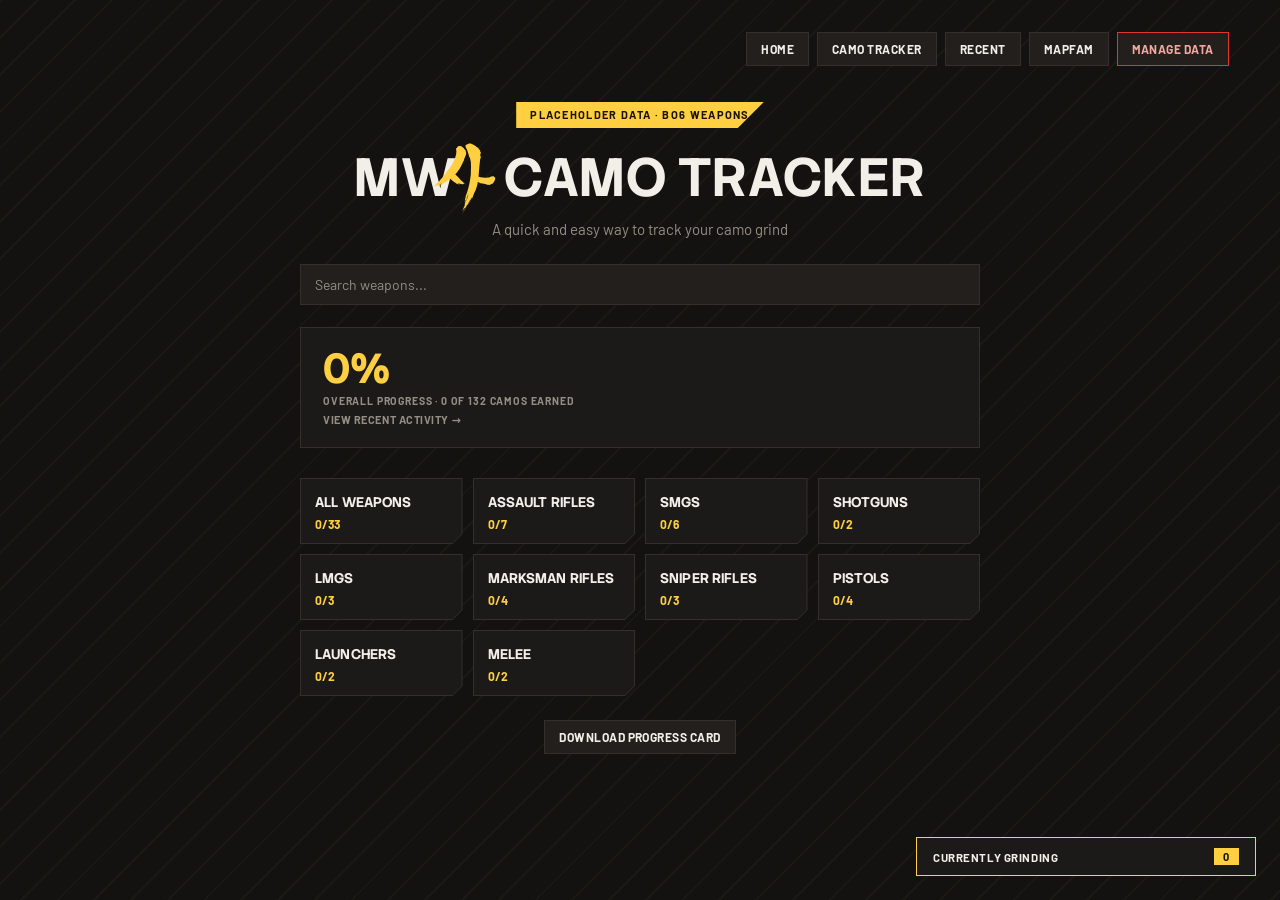
==== index.html @ 759824ea "Add files via upload" ====
<!DOCTYPE html>
<html lang="en">
<head>
<meta charset="UTF-8">
<meta name="viewport" content="width=device-width, initial-scale=1.0">
<title>MW4 Camo Tracker</title>
<meta property="og:type" content="website">
<meta property="og:title" content="MW4 Camo Tracker">
<meta property="og:description" content="A quick and easy way to track your camo grind.">
<meta name="twitter:card" content="summary">
<meta name="twitter:title" content="MW4 Camo Tracker">
<meta name="twitter:description" content="A quick and easy way to track your camo grind.">
<link rel="icon" type="image/svg+xml" href="favicon.svg">
<link rel="apple-touch-icon" href="apple-touch-icon.png">
<meta name="theme-color" content="#131211">
<link rel="preconnect" href="https://fonts.googleapis.com">
<link rel="preconnect" href="https://fonts.gstatic.com" crossorigin>
<link href="https://fonts.googleapis.com/css2?family=Barlow:wght@400;500;600;700&display=swap" rel="stylesheet">
<link rel="preload" href="fonts/StackSansHeadline-Bold.ttf" as="font" type="font/ttf" crossorigin>
<link rel="preload" href="site.css" as="style">
<link rel="preload" href="data.js" as="script">
<link rel="preload" href="site.js" as="script">
<link rel="stylesheet" href="site.css">
<style>
  body{
    min-height:100vh;
    display:flex;
    flex-direction:column;
    align-items:center;
    padding:32px clamp(16px, 4vw, 56px) 130px;
  }
  .topbar{width:100%;}
  .hero{
    max-width:680px;
    width:100%;
    text-align:center;
    margin:auto 0;
  }
  .hero h1{font-size:clamp(32px, 8vw, 54px);margin:14px 0 6px;}
  .mw4-glyph{
    height:1.32em;
    width:auto;
    vertical-align:-0.34em;
    margin-left:-0.44em;
    margin-right:-0.06em;
    position:relative;
    z-index:1;
  }
  .hero .sub{font-size:clamp(13px, 3vw, 15px);margin:0 0 26px;}
  .home-progress{margin-bottom:26px;text-align:left;}
  .home-search-wrap{position:relative;margin-bottom:22px;}
  .home-search-results{
    display:none;
    position:absolute;
    top:100%;left:0;right:0;
    margin-top:4px;
    background:var(--panel-2);
    border:1px solid var(--line);
    z-index:10;
    text-align:left;
    max-height:280px;
    overflow-y:auto;
    scrollbar-width:thin;
    scrollbar-color:var(--line) var(--panel-2);
  }
  .home-search-results.open{display:block;}
  .home-search-row{
    display:flex;
    justify-content:space-between;
    align-items:center;
    gap:10px;
    padding:11px 14px;
    cursor:pointer;
    border-bottom:1px solid var(--line);
  }
  .home-search-row:last-child{border-bottom:none;}
  .home-search-row:hover{background:var(--panel);border-color:var(--gold);}
  .home-search-name{font-weight:700;color:var(--paper);font-size:14px;}
  .home-search-class{font-size:11px;color:var(--dim);text-transform:uppercase;letter-spacing:.04em;}
  .home-search-empty{padding:14px;font-size:12px;color:var(--dim);text-align:center;}
</style>
</head>
<body>
<div class="topbar">
  <div class="topbar-right">
    <a class="trader-btn" href="index.html">Home</a>
    <a class="trader-btn" href="camos.html">Camo Tracker</a>
    <a class="trader-btn" href="recent.html">Recent</a>
    <a class="trader-btn" href="mapfam.html">Mapfam</a>
    <a class="trader-btn trader-btn-danger" href="import.html">Manage Data</a>
  </div>
</div>
<div class="hero">
  <span class="eyebrow">Placeholder Data &middot; BO6 Weapons</span>
  <h1>MW<img class="mw4-glyph" src="mw4-vector.svg" alt="4"> Camo Tracker</h1>
  <div class="sub">A quick and easy way to track your camo grind</div>

  <div class="home-search-wrap">
    <input type="text" class="weapon-search" id="homeWeaponSearch" placeholder="Search weapons..." autocomplete="off">
    <div class="home-search-results" id="homeSearchResults"></div>
  </div>

  <div class="home-progress">
    <a class="progress-block progress-block-link" href="recent.html" style="flex-direction:column;align-items:stretch;gap:6px;">
      <div class="big-pct" id="homeBigPct" style="text-align:left;">0%<span id="homeBigLabel">All Weapons &middot; Mastered</span></div>
      <div class="progress-block-hint">View recent activity &rarr;</div>
    </a>
  </div>

  <div class="class-grid" id="classGrid"></div>

  <div class="page-toolbar" style="justify-content:center;margin-top:24px;margin-bottom:0;">
    <button class="trader-btn" id="downloadProgressCard" type="button">Download Progress Card</button>
  </div>
</div>

<div class="grind-list" id="grindList">
  <div class="grind-list-bar">
    <div class="grind-list-toggle" id="grindListToggle" role="button" tabindex="0">
      <span>Currently Grinding</span>
      <span class="grind-list-actions">
        <button class="grind-list-fullscreen" id="grindListFullscreen" type="button">Full Screen</button>
        <span class="grind-list-count" id="grindListCount">0</span>
      </span>
    </div>
  </div>
  <div class="grind-list-panel" id="grindListPanel"></div>
</div>

<script src="data.js"></script>
<script src="site.js"></script>
<script src="progress-card.js"></script>
<script>
renderClassSummary('classGrid');
initHomeWeaponSearch('homeWeaponSearch', 'homeSearchResults');
initProgressCardButton('downloadProgressCard');

(function(){
  const progress = loadCamoProgress();
  // Counts every camo tier earned across every weapon (not just fully
  // mastered weapons) so a single Gold pickup moves this bar.
  const totalPossible = WEAPONS.length * CAMO_TIERS.length;
  let earned = 0;
  const tierDone = CAMO_TIERS.map(() => 0);
  WEAPONS.forEach(w => {
    const p = progress[w.name] || {};
    CAMO_TIERS.forEach((t, i) => { if(p[t.key]){ earned++; tierDone[i]++; } });
  });
  const pct = totalPossible ? Math.round((earned / totalPossible) * 100) : 0;

  // Same "highest tier anyone has started" color cycling as the Camo
  // Tracker page, just scoped across every weapon class instead of one.
  let activeColor = CAMO_TIERS[0].color;
  for(let i = CAMO_TIERS.length - 1; i >= 0; i--){
    if(tierDone[i] > 0){ activeColor = CAMO_TIERS[i].color; break; }
  }

  const homeBigPct = document.getElementById('homeBigPct');
  const homeProgressLink = document.querySelector('.progress-block-link');
  const isMaxed = pct === 100;
  homeBigPct.innerHTML = pct + '%<span>Overall Progress &middot; ' + earned + ' of ' + totalPossible + ' camos earned</span>';
  homeBigPct.style.color = isMaxed ? '' : activeColor; // let the .maxed CSS rule take over at 100%
  if(homeProgressLink) homeProgressLink.classList.toggle('maxed', isMaxed);
})();
</script>
</body>
</html>
---- site.css ----
@font-face{
  font-family:'Stack Sans Headline';
  src:url('fonts/StackSansHeadline-Bold.ttf') format('truetype');
  font-weight:700;
  font-style:normal;
  font-display:swap;
}

:root{
  --bg:#131211;
  --panel:#1c1a18;
  --panel-2:#221f1c;
  --line:#332f2a;
  --hazard:#fecf41;
  --gold:#fecf41;
  --paper:#f2efe9;
  --dim:#948e84;
  --danger:#e0362b;
}
*{box-sizing:border-box;}
html{
  scrollbar-width:thin;
  scrollbar-color:var(--line) var(--bg);
}
html::-webkit-scrollbar{
  width:10px;
}
html::-webkit-scrollbar-track{
  background:var(--bg);
}
html::-webkit-scrollbar-thumb{
  background:var(--line);
}
html::-webkit-scrollbar-thumb:hover{
  background:var(--gold);
}
body{
  margin:0;
  background:
    repeating-linear-gradient(135deg, rgba(254,207,65,0.035) 0px, rgba(254,207,65,0.035) 2px, transparent 2px, transparent 26px),
    var(--bg);
  color:var(--paper);
  font-family:'Barlow', 'DejaVu Sans', 'Liberation Sans', sans-serif;
  padding:32px clamp(16px, 4vw, 56px) 120px;
}
.wrap{width:100%;}

h1{
  font-family:'Stack Sans Headline', 'DejaVu Sans Condensed', sans-serif;
  font-weight:700;
  text-transform:uppercase;
  letter-spacing:.01em;
  font-size:clamp(30px, 6vw, 44px);
  margin:10px 0 4px;
  color:var(--paper);
}

.eyebrow{
  display:inline-flex;
  align-items:center;
  gap:8px;
  background:var(--gold);
  color:#1a1200;
  font-weight:700;
  font-size:11px;
  letter-spacing:.12em;
  text-transform:uppercase;
  padding:6px 14px 7px;
  clip-path:polygon(0 0, 100% 0, calc(100% - 26px) 100%, 0% 100%);
}

.sub{color:var(--dim);font-size:13.5px;margin:0 0 22px;}

/* ---- Top nav ---- */
.topbar{
  display:flex;
  justify-content:flex-end;
  align-items:flex-start;
  flex-wrap:wrap;
  gap:10px;
  margin-bottom:20px;
}
.topbar-right{
  position:relative;
  display:flex;
  flex-wrap:wrap;
  justify-content:flex-end;
  gap:8px;
  align-items:flex-start;
}
.trader-btn{
  background:var(--panel-2);
  border:1px solid var(--line);
  color:var(--paper);
  font-family:'Barlow', sans-serif;
  font-weight:700;
  text-transform:uppercase;
  letter-spacing:.04em;
  font-size:12px;
  padding:9px 14px;
  cursor:pointer;
  white-space:nowrap;
}
.trader-btn:hover{border-color:var(--hazard);color:var(--hazard);}
.trader-btn-danger{border-color:var(--danger);color:#f2a89e;}
.trader-btn-danger:hover{background:var(--danger);border-color:var(--danger);color:#fff;}
a.trader-btn{display:inline-block;text-decoration:none;}

/* ---- Section header ---- */
header{
  background:var(--panel);
  border:1px solid var(--line);
  border-left:4px solid var(--hazard);
  padding:22px 24px 20px;
  margin-bottom:8px;
}

section{margin-top:26px;}

.placeholder-banner{
  background:var(--panel);
  border:1px solid var(--line);
  border-left:4px solid var(--gold);
  color:var(--paper);
  font-size:12px;
  line-height:1.6;
  padding:12px 16px;
  margin-bottom:22px;
}
.placeholder-banner b{color:var(--gold);}
.placeholder-banner code{color:var(--hazard);}

footer{
  margin-top:32px;
  font-size:11px;
  color:var(--dim);
  text-align:center;
  border-top:1px solid var(--line);
  padding-top:14px;
}

/* ---- Class filter pills (Camo Tracker page) ---- */
.class-filter-row{
  display:flex;
  flex-wrap:wrap;
  gap:8px;
  margin-bottom:22px;
}
.class-filter-btn{
  background:var(--panel-2);
  border:1px solid var(--tier-border, var(--line));
  color:var(--dim);
  font-family:'Barlow', sans-serif;
  font-weight:700;
  text-transform:uppercase;
  letter-spacing:.04em;
  font-size:12px;
  padding:8px 16px;
  cursor:pointer;
}
.class-filter-btn:hover{border-color:var(--hazard);}
.class-filter-btn.active{background:var(--hazard);border-color:var(--hazard);color:#1a0900;}

/* ---- Progress block ---- */
.progress-block{
  background:var(--panel);
  border:1px solid var(--tier-border, var(--line));
  padding:20px 22px;
  margin-bottom:30px;
  display:flex;
  align-items:center;
  gap:28px;
  flex-wrap:wrap;
}
.progress-block-link{
  text-decoration:none;
  cursor:pointer;
  transition:border-color .15s;
}
.progress-block-link:hover{border-color:var(--hazard);}
.progress-block-hint{
  font-size:11px;
  font-weight:700;
  text-transform:uppercase;
  letter-spacing:.05em;
  color:var(--dim);
}
.progress-block-link:hover .progress-block-hint{color:var(--hazard);}
.progress-block-link.maxed{background:var(--gold);border-color:var(--gold);}
.progress-block-link.maxed:hover{background:var(--gold);border-color:var(--gold);}
.progress-block-link.maxed .big-pct{color:var(--bg) !important;}
.progress-block-link.maxed .big-pct span{color:var(--bg);opacity:.7;}
.progress-block-link.maxed .progress-block-hint,
.progress-block-link.maxed:hover .progress-block-hint{color:var(--bg);}
.big-pct{
  font-family:'Stack Sans Headline', 'DejaVu Sans Condensed', sans-serif;
  font-weight:700;
  font-size:42px;
  color:var(--gold);
  line-height:1;
  flex-shrink:0;
}
.big-pct span{
  display:block;
  font-family:'Barlow', sans-serif;
  font-size:10.5px;
  color:var(--dim);
  font-weight:700;
  letter-spacing:.08em;
  text-transform:uppercase;
  margin-top:6px;
}
.bars{flex:1;min-width:220px;}
.bar-row{display:flex;align-items:center;gap:10px;margin-bottom:8px;}
.bar-row:last-child{margin-bottom:0;}
.bar-label{
  width:76px;
  font-size:10.5px;
  font-weight:700;
  text-transform:uppercase;
  letter-spacing:.05em;
  color:var(--dim);
  flex-shrink:0;
}
.bar-track{flex:1;height:9px;background:var(--panel-2);border:1px solid var(--line);position:relative;min-width:60px;}
.bar-fill{height:100%;}
.bar-count{width:42px;text-align:right;font-size:10.5px;color:var(--dim);flex-shrink:0;}

/* ---- Weapon grid / swatch cards ---- */
.weapon-search{
  display:block;
  width:100%;
  background:var(--panel-2);
  border:1px solid var(--line);
  color:var(--paper);
  font-family:'Barlow', sans-serif;
  font-size:14px;
  padding:11px 14px;
  margin-bottom:18px;
}
.weapon-search:focus{border-color:var(--gold);outline:none;}
.weapon-search::placeholder{color:var(--dim);}
.weapon-grid{
  display:grid;
  grid-template-columns:repeat(auto-fill, minmax(240px, 1fr));
  gap:14px;
}
.weapon-card{
  position:relative;
  background:var(--card-border, var(--line));
  padding:1px;
  cursor:pointer;
  clip-path:polygon(0 0, 100% 0, 100% calc(100% - 14px), calc(100% - 14px) 100%, 0 100%);
}
.weapon-card:hover{background:var(--hazard);}
.weapon-card .card-inner{
  display:block;
  height:100%;
  background:var(--panel);
  padding:18px 18px 16px;
  clip-path:polygon(0 0, 100% 0, 100% calc(100% - 13px), calc(100% - 13px) 100%, 0 100%);
}
.weapon-card.pinned:before{
  content:"PINNED";
  position:absolute;
  top:1px; left:1px;
  background:var(--hazard);
  color:#1a0900;
  font-size:9px;
  font-weight:700;
  letter-spacing:.08em;
  padding:3px 8px;
  z-index:1;
}
.weapon-name{
  font-family:'Stack Sans Headline', 'DejaVu Sans Condensed', sans-serif;
  font-weight:700;
  text-transform:uppercase;
  font-size:18px;
  letter-spacing:.01em;
  margin:14px 0 2px;
}
.weapon-class{font-size:10.5px;color:var(--dim);text-transform:uppercase;letter-spacing:.06em;margin-bottom:14px;}

.swatch-row{display:flex;gap:7px;}
.tier-swatch{
  flex:1;
  text-align:center;
  display:flex;
  flex-direction:column;
  align-items:center;
}
.tier-swatch .sr-only{
  position:absolute;
  width:1px;height:1px;
  padding:0;margin:-1px;
  overflow:hidden;
  clip:rect(0,0,0,0);
  white-space:nowrap;
  border:0;
}
.swatch-chip{
  width:100%;
  height:28px;
  border:1px solid var(--line);
  margin-bottom:5px;
}
.swatch-chip.locked{
  background:repeating-linear-gradient(45deg, var(--panel-2), var(--panel-2) 4px, #17150f 4px, #17150f 8px);
}
.tier-swatch:focus-within .swatch-chip{outline:2px solid var(--hazard);outline-offset:1px;}
.swatch-label{font-size:8.5px;font-weight:700;text-transform:uppercase;color:var(--dim);letter-spacing:.05em;}
.tier-swatch.tier-done .swatch-label{color:var(--paper);}

.empty-note{
  font-size:12px;
  color:var(--dim);
  border:1px dashed var(--line);
  padding:16px;
  text-align:center;
}

/* ---- Recent activity list ---- */
.recent-list{display:flex;flex-direction:column;gap:2px;}
.recent-row{
  display:flex;
  align-items:center;
  gap:12px;
  background:var(--panel);
  border:1px solid var(--line);
  padding:12px 16px;
  cursor:pointer;
}
.recent-row:hover{border-color:var(--hazard);}
.recent-remove{
  flex-shrink:0;
  background:none;
  border:1px solid var(--danger);
  color:#f2a89e;
  width:22px;
  height:22px;
  line-height:20px;
  text-align:center;
  padding:0;
  font-size:14px;
  cursor:pointer;
}
.recent-remove:hover{background:var(--danger);color:#fff;}

/* ---- Undo toast ---- */
.undo-toast{
  position:fixed;
  left:50%;
  bottom:24px;
  transform:translateX(-50%) translateY(20px);
  z-index:80;
  display:flex;
  align-items:center;
  gap:16px;
  background:var(--panel);
  border:1px solid var(--gold);
  padding:12px 14px 12px 18px;
  font-family:'Barlow', sans-serif;
  font-size:13px;
  color:var(--paper);
  opacity:0;
  transition:opacity .2s, transform .2s;
  max-width:calc(100vw - 32px);
}
.undo-toast.open{opacity:1;transform:translateX(-50%) translateY(0);}
.undo-toast-msg{white-space:nowrap;overflow:hidden;text-overflow:ellipsis;}
.undo-toast-btn{
  flex-shrink:0;
  background:none;
  border:1px solid var(--gold);
  color:var(--gold);
  font-family:'Barlow', sans-serif;
  font-weight:700;
  text-transform:uppercase;
  letter-spacing:.05em;
  font-size:11px;
  padding:6px 12px;
  cursor:pointer;
}
.undo-toast-btn:hover{background:var(--gold);color:var(--bg);}
.recent-dot{
  width:12px;
  height:12px;
  flex-shrink:0;
  border:1px solid var(--line);
}
.recent-main{
  flex:1;
  min-width:0;
  display:flex;
  flex-direction:column;
}
.recent-weapon{
  font-family:'Stack Sans Headline', 'DejaVu Sans Condensed', sans-serif;
  font-weight:700;
  text-transform:uppercase;
  font-size:15px;
  color:var(--paper);
}
.recent-class{font-size:10px;color:var(--dim);text-transform:uppercase;letter-spacing:.06em;}
.recent-tier{
  font-size:12px;
  font-weight:700;
  text-transform:uppercase;
  letter-spacing:.03em;
  color:var(--paper);
  flex-shrink:0;
}
.recent-time{
  font-size:10.5px;
  color:var(--dim);
  flex-shrink:0;
  width:76px;
  text-align:right;
}
@media (max-width: 560px){
  .recent-row{flex-wrap:wrap;padding:10px 14px;}
  .recent-time{width:auto;margin-left:auto;}
}

/* ---- Mapfam gallery ---- */
.page-toolbar{
  display:flex;
  gap:10px;
  margin-bottom:22px;
  flex-wrap:wrap;
}
.mapfam-grid{
  display:grid;
  grid-template-columns:repeat(4, 1fr);
  gap:12px;
}
.mapfam-box{
  position:relative;
  background:var(--line);
  padding:1px;
  aspect-ratio:1/1;
  clip-path:polygon(0 0, 100% 0, 100% calc(100% - 14px), calc(100% - 14px) 100%, 0 100%);
}
.mapfam-box:hover{background:var(--gold);}
.mapfam-box .card-inner{
  display:flex;
  align-items:center;
  justify-content:center;
  height:100%;
  background:var(--panel-2);
  cursor:pointer;
  clip-path:polygon(0 0, 100% 0, 100% calc(100% - 13px), calc(100% - 13px) 100%, 0 100%);
  overflow:hidden;
  position:relative;
}
.mapfam-box .card-inner img{
  width:100%;
  height:100%;
  object-fit:cover;
  display:block;
}
.mapfam-box-remove{
  position:absolute;
  top:6px; right:6px;
  width:22px; height:22px;
  line-height:20px;
  text-align:center;
  padding:0;
  background:rgba(19,18,17,.85);
  border:1px solid var(--line);
  color:var(--paper);
  font-size:14px;
  cursor:pointer;
  z-index:1;
}
.mapfam-box-remove:hover{background:var(--danger);border-color:var(--danger);color:#fff;}

@media (max-width: 640px){
  .mapfam-grid{grid-template-columns:repeat(2, 1fr);}
}

.mapfam-zoom-overlay{
  display:none;
  position:fixed;
  top:0;left:0;right:0;bottom:0;
  background:rgba(19,18,17,.9);
  align-items:center;
  justify-content:center;
  z-index:70;
  cursor:zoom-out;
  padding:24px;
}
.mapfam-zoom-overlay.open{display:flex;}
.mapfam-zoom-overlay img{
  width:min(90vw, 640px);
  aspect-ratio:1/1;
  object-fit:contain;
  border:1px solid var(--line);
  background:var(--panel);
}
.task-filter-empty{
  font-size:12px;
  color:var(--dim);
  border:1px dashed var(--line);
  padding:16px;
  text-align:center;
  display:none;
}

/* ---- Homepage ---- */
.class-grid{
  display:grid;
  grid-template-columns:repeat(auto-fit, minmax(140px, 1fr));
  gap:10px;
}
.class-tile{
  display:block;
  background:var(--tile-border, var(--line));
  padding:1px;
  text-decoration:none;
  text-align:left;
  clip-path:polygon(0 0, 100% 0, 100% calc(100% - 10px), calc(100% - 10px) 100%, 0 100%);
}
.class-tile:hover{background:var(--hazard);}
.class-tile .card-inner{
  display:block;
  background:var(--panel);
  padding:14px 14px 12px;
  clip-path:polygon(0 0, 100% 0, 100% calc(100% - 9px), calc(100% - 9px) 100%, 0 100%);
}
.class-tile-name{
  display:block;
  font-family:'Stack Sans Headline', 'DejaVu Sans Condensed', sans-serif;
  font-weight:700;
  text-transform:uppercase;
  letter-spacing:.01em;
  font-size:14px;
  color:var(--paper);
  margin-bottom:6px;
}
.class-tile-count{
  display:block;
  font-size:12px;
  font-weight:700;
  color:var(--tile-border, var(--gold));
}
.class-tile.maxed{background:var(--gold);}
.class-tile.maxed:hover{background:var(--gold);}
.class-tile.maxed .card-inner{background:var(--gold);}
.class-tile.maxed .class-tile-name,
.class-tile.maxed .class-tile-count{color:var(--bg);}

/* ---- Mobile nav menu ---- */
.mobile-menu-wrap{position:relative;display:none;}
.mobile-menu-btn{
  background:var(--panel-2);
  border:1px solid var(--line);
  color:var(--paper);
  font-family:'Barlow', sans-serif;
  font-weight:700;
  text-transform:uppercase;
  font-size:13px;
  padding:9px 13px;
  cursor:pointer;
}
.mobile-menu-btn:hover{border-color:var(--hazard);}
.mobile-menu-panel{
  display:none;
  position:absolute;
  top:100%;right:0;
  margin-top:6px;
  width:210px;
  max-height:320px;
  overflow-y:auto;
  background:var(--panel-2);
  border:1px solid var(--line);
  z-index:50;
}
.mobile-menu-panel.open{display:block;}
.mobile-menu-panel a{
  display:block;
  padding:11px 14px;
  font-size:13px;
  font-weight:600;
  color:var(--paper);
  text-decoration:none;
  border-bottom:1px solid var(--line);
}
.mobile-menu-panel a:hover{background:var(--hazard);color:#1a0900;}
.mobile-menu-panel a.mobile-menu-danger{color:#f2a89e;}
.mobile-menu-panel a.mobile-menu-danger:hover{background:var(--danger);color:#fff;}

@media (max-width: 480px){
  .topbar-right > a.trader-btn{display:none;}
  .mobile-menu-wrap{display:inline-block;}
  .trader-btn{font-size:13px;padding:10px 14px;}
  h1{font-size:28px;}
  .bar-label{width:58px;font-size:9.5px;}
  .bar-count{width:32px;font-size:9.5px;}
  .big-pct{font-size:34px;}
  footer{font-size:11.5px;}
}

/* ---- Currently Grinding (Grind List) ---- */
.grind-list{
  position:fixed;
  bottom:24px;
  right:24px;
  width:340px;
  max-width:calc(100vw - 48px);
  z-index:40;
  font-family:'Barlow', sans-serif;
}
.grind-list.fullscreen{
  top:0;
  bottom:0;
  left:0;
  right:0;
  width:auto;
  max-width:none;
}
/* Full Screen takes over the whole viewport — hide the page's own content
   behind it rather than leaving it visible around/behind the panel. */
body.grindlist-fullscreen > .wrap,
body.grindlist-fullscreen > .hero{
  display:none;
}
.grind-list-bar{
  width:100%;
  background:var(--panel);
  border:1px solid var(--gold);
  padding:10px 16px;
  display:flex;
  align-items:center;
  gap:10px;
  flex-wrap:wrap;
  cursor:pointer;
}
.grind-list.fullscreen .grind-list-bar{
  border:none;
  border-top:3px solid var(--gold);
  border-left:1px solid var(--line);
  border-right:1px solid var(--line);
  cursor:default;
}
.grind-list-toggle{
  flex:1;
  min-width:140px;
  color:var(--paper);
  font-weight:700;
  text-transform:uppercase;
  font-size:11.5px;
  letter-spacing:.05em;
  cursor:pointer;
  display:flex;
  align-items:center;
  gap:10px;
}
.grind-list-actions{
  margin-left:auto;
  display:flex;
  align-items:center;
  gap:10px;
}
.grind-list-count{
  background:var(--gold);
  color:#1a1200;
  font-weight:700;
  padding:2px 9px;
  font-size:11px;
  cursor:pointer;
}
.grind-list-count:hover{background:var(--danger);color:#fff;}
.grind-list-fullscreen{
  display:none;
  background:none;
  border:1px solid var(--line);
  color:var(--paper);
  font-family:inherit;
  font-weight:700;
  font-size:10.5px;
  letter-spacing:.05em;
  text-transform:uppercase;
  padding:6px 12px;
  cursor:pointer;
}
.grind-list.open .grind-list-fullscreen,
.grind-list.fullscreen .grind-list-fullscreen{display:inline-block;}
.grind-list-fullscreen:hover{border-color:var(--gold);color:var(--gold);}
.grind-list.fullscreen .grind-list-panel{max-height:none;height:auto;}
.grind-list-panel,
.mobile-menu-panel{
  scrollbar-width:thin;
  scrollbar-color:var(--line) var(--panel);
}
.grind-list-panel::-webkit-scrollbar,
.mobile-menu-panel::-webkit-scrollbar{
  width:8px;
}
.grind-list-panel::-webkit-scrollbar-track,
.mobile-menu-panel::-webkit-scrollbar-track{
  background:var(--panel);
}
.grind-list-panel::-webkit-scrollbar-thumb,
.mobile-menu-panel::-webkit-scrollbar-thumb{
  background:var(--line);
}
.grind-list-panel::-webkit-scrollbar-thumb:hover,
.mobile-menu-panel::-webkit-scrollbar-thumb:hover{
  background:var(--gold);
}
.grind-list-panel{
  display:none;
  width:100%;
  height:340px;
  max-height:calc(100vh - 160px);
  overflow-y:auto;
  background:var(--bg);
  border:1px solid var(--line);
  border-top:none;
}
.grind-list.fullscreen .grind-list-panel{
  border-left:1px solid var(--line);
  border-right:1px solid var(--line);
}
.grind-list.open .grind-list-panel{display:block;}
.grind-item{
  display:flex;
  justify-content:space-between;
  align-items:center;
  gap:10px;
  flex-wrap:wrap;
  padding:10px 16px;
  border-bottom:1px solid var(--line);
}
.grind-item-name{
  font-family:'Stack Sans Headline', 'DejaVu Sans Condensed', sans-serif;
  font-weight:700;
  text-transform:uppercase;
  font-size:14px;
  color:var(--paper);
}
.grind-item-sub{
  font-size:10.5px;
  color:var(--dim);
}
.grind-item-actions{
  flex-shrink:0;
  display:flex;
  gap:8px;
}
.grind-item-view{
  background:none;
  border:1px solid var(--line);
  color:var(--paper);
  font-weight:700;
  text-transform:uppercase;
  letter-spacing:.03em;
  font-size:10px;
  padding:4px 9px;
  cursor:pointer;
  text-decoration:none;
  display:inline-block;
}
.grind-item-view:hover{border-color:var(--paper);}
.grind-item-next{
  background:none;
  border:1px solid var(--gold);
  color:var(--gold);
  font-weight:700;
  text-transform:uppercase;
  letter-spacing:.03em;
  font-size:10px;
  padding:4px 9px;
  cursor:pointer;
}
.grind-item-next:hover{background:var(--gold);color:#1a1200;}
.grind-item-next:disabled{
  border-color:var(--line);
  color:var(--dim);
  opacity:.6;
  cursor:not-allowed;
}
.grind-item-next:disabled:hover{background:none;color:var(--dim);}
.grind-item-remove{
  background:none;
  border:1px solid var(--danger);
  color:#f2a89e;
  font-weight:700;
  text-transform:uppercase;
  letter-spacing:.03em;
  font-size:10px;
  padding:4px 9px;
  cursor:pointer;
}
.grind-item-remove:hover{background:var(--danger);color:#fff;}
.grind-list-empty{
  padding:16px;
  text-align:center;
  font-size:11px;
  color:var(--dim);
}

/* Full Screen sizing tiers — text scales with how much vertical room each
   pinned weapon gets, same mechanic as Easy Tarkov's Infil mode. */
.grind-list.fs-lg .grind-item{padding:20px 22px;}
.grind-list.fs-lg .grind-item-name{font-size:19px;}
.grind-list.fs-lg .grind-item-sub{font-size:12.5px;}
.grind-list.fs-lg .grind-item-view,
.grind-list.fs-lg .grind-item-next,
.grind-list.fs-lg .grind-item-remove{font-size:11.5px;padding:6px 12px;}
.grind-list.fs-md .grind-item{padding:13px 17px;}
.grind-list.fs-md .grind-item-name{font-size:15px;}
.grind-list.fs-md .grind-item-sub{font-size:10.5px;}
.grind-list.fs-sm .grind-item{padding:8px 13px;}
.grind-list.fs-sm .grind-item-name{font-size:12.5px;}
.grind-list.fs-sm .grind-item-sub{font-size:9.5px;}

@media (max-width: 640px){
  .grind-list-toggle{font-size:10.5px;}
  .grind-item-name{font-size:13px;}
  .grind-item-sub{font-size:9.5px;}
  .grind-item-view, .grind-item-next, .grind-item-remove{font-size:9px;padding:4px 8px;}
}
---- site.css ----
@font-face{
  font-family:'Stack Sans Headline';
  src:url('fonts/StackSansHeadline-Bold.ttf') format('truetype');
  font-weight:700;
  font-style:normal;
  font-display:swap;
}

:root{
  --bg:#131211;
  --panel:#1c1a18;
  --panel-2:#221f1c;
  --line:#332f2a;
  --hazard:#fecf41;
  --gold:#fecf41;
  --paper:#f2efe9;
  --dim:#948e84;
  --danger:#e0362b;
}
*{box-sizing:border-box;}
html{
  scrollbar-width:thin;
  scrollbar-color:var(--line) var(--bg);
}
html::-webkit-scrollbar{
  width:10px;
}
html::-webkit-scrollbar-track{
  background:var(--bg);
}
html::-webkit-scrollbar-thumb{
  background:var(--line);
}
html::-webkit-scrollbar-thumb:hover{
  background:var(--gold);
}
body{
  margin:0;
  background:
    repeating-linear-gradient(135deg, rgba(254,207,65,0.035) 0px, rgba(254,207,65,0.035) 2px, transparent 2px, transparent 26px),
    var(--bg);
  color:var(--paper);
  font-family:'Barlow', 'DejaVu Sans', 'Liberation Sans', sans-serif;
  padding:32px clamp(16px, 4vw, 56px) 120px;
}
.wrap{width:100%;}

h1{
  font-family:'Stack Sans Headline', 'DejaVu Sans Condensed', sans-serif;
  font-weight:700;
  text-transform:uppercase;
  letter-spacing:.01em;
  font-size:clamp(30px, 6vw, 44px);
  margin:10px 0 4px;
  color:var(--paper);
}

.eyebrow{
  display:inline-flex;
  align-items:center;
  gap:8px;
  background:var(--gold);
  color:#1a1200;
  font-weight:700;
  font-size:11px;
  letter-spacing:.12em;
  text-transform:uppercase;
  padding:6px 14px 7px;
  clip-path:polygon(0 0, 100% 0, calc(100% - 26px) 100%, 0% 100%);
}

.sub{color:var(--dim);font-size:13.5px;margin:0 0 22px;}

/* ---- Top nav ---- */
.topbar{
  display:flex;
  justify-content:flex-end;
  align-items:flex-start;
  flex-wrap:wrap;
  gap:10px;
  margin-bottom:20px;
}
.topbar-right{
  position:relative;
  display:flex;
  flex-wrap:wrap;
  justify-content:flex-end;
  gap:8px;
  align-items:flex-start;
}
.trader-btn{
  background:var(--panel-2);
  border:1px solid var(--line);
  color:var(--paper);
  font-family:'Barlow', sans-serif;
  font-weight:700;
  text-transform:uppercase;
  letter-spacing:.04em;
  font-size:12px;
  padding:9px 14px;
  cursor:pointer;
  white-space:nowrap;
}
.trader-btn:hover{border-color:var(--hazard);color:var(--hazard);}
.trader-btn-danger{border-color:var(--danger);color:#f2a89e;}
.trader-btn-danger:hover{background:var(--danger);border-color:var(--danger);color:#fff;}
a.trader-btn{display:inline-block;text-decoration:none;}

/* ---- Section header ---- */
header{
  background:var(--panel);
  border:1px solid var(--line);
  border-left:4px solid var(--hazard);
  padding:22px 24px 20px;
  margin-bottom:8px;
}

section{margin-top:26px;}

.placeholder-banner{
  background:var(--panel);
  border:1px solid var(--line);
  border-left:4px solid var(--gold);
  color:var(--paper);
  font-size:12px;
  line-height:1.6;
  padding:12px 16px;
  margin-bottom:22px;
}
.placeholder-banner b{color:var(--gold);}
.placeholder-banner code{color:var(--hazard);}

footer{
  margin-top:32px;
  font-size:11px;
  color:var(--dim);
  text-align:center;
  border-top:1px solid var(--line);
  padding-top:14px;
}

/* ---- Class filter pills (Camo Tracker page) ---- */
.class-filter-row{
  display:flex;
  flex-wrap:wrap;
  gap:8px;
  margin-bottom:22px;
}
.class-filter-btn{
  background:var(--panel-2);
  border:1px solid var(--tier-border, var(--line));
  color:var(--dim);
  font-family:'Barlow', sans-serif;
  font-weight:700;
  text-transform:uppercase;
  letter-spacing:.04em;
  font-size:12px;
  padding:8px 16px;
  cursor:pointer;
}
.class-filter-btn:hover{border-color:var(--hazard);}
.class-filter-btn.active{background:var(--hazard);border-color:var(--hazard);color:#1a0900;}

/* ---- Progress block ---- */
.progress-block{
  background:var(--panel);
  border:1px solid var(--tier-border, var(--line));
  padding:20px 22px;
  margin-bottom:30px;
  display:flex;
  align-items:center;
  gap:28px;
  flex-wrap:wrap;
}
.progress-block-link{
  text-decoration:none;
  cursor:pointer;
  transition:border-color .15s;
}
.progress-block-link:hover{border-color:var(--hazard);}
.progress-block-hint{
  font-size:11px;
  font-weight:700;
  text-transform:uppercase;
  letter-spacing:.05em;
  color:var(--dim);
}
.progress-block-link:hover .progress-block-hint{color:var(--hazard);}
.progress-block-link.maxed{background:var(--gold);border-color:var(--gold);}
.progress-block-link.maxed:hover{background:var(--gold);border-color:var(--gold);}
.progress-block-link.maxed .big-pct{color:var(--bg) !important;}
.progress-block-link.maxed .big-pct span{color:var(--bg);opacity:.7;}
.progress-block-link.maxed .progress-block-hint,
.progress-block-link.maxed:hover .progress-block-hint{color:var(--bg);}
.big-pct{
  font-family:'Stack Sans Headline', 'DejaVu Sans Condensed', sans-serif;
  font-weight:700;
  font-size:42px;
  color:var(--gold);
  line-height:1;
  flex-shrink:0;
}
.big-pct span{
  display:block;
  font-family:'Barlow', sans-serif;
  font-size:10.5px;
  color:var(--dim);
  font-weight:700;
  letter-spacing:.08em;
  text-transform:uppercase;
  margin-top:6px;
}
.bars{flex:1;min-width:220px;}
.bar-row{display:flex;align-items:center;gap:10px;margin-bottom:8px;}
.bar-row:last-child{margin-bottom:0;}
.bar-label{
  width:76px;
  font-size:10.5px;
  font-weight:700;
  text-transform:uppercase;
  letter-spacing:.05em;
  color:var(--dim);
  flex-shrink:0;
}
.bar-track{flex:1;height:9px;background:var(--panel-2);border:1px solid var(--line);position:relative;min-width:60px;}
.bar-fill{height:100%;}
.bar-count{width:42px;text-align:right;font-size:10.5px;color:var(--dim);flex-shrink:0;}

/* ---- Weapon grid / swatch cards ---- */
.weapon-search{
  display:block;
  width:100%;
  background:var(--panel-2);
  border:1px solid var(--line);
  color:var(--paper);
  font-family:'Barlow', sans-serif;
  font-size:14px;
  padding:11px 14px;
  margin-bottom:18px;
}
.weapon-search:focus{border-color:var(--gold);outline:none;}
.weapon-search::placeholder{color:var(--dim);}
.weapon-grid{
  display:grid;
  grid-template-columns:repeat(auto-fill, minmax(240px, 1fr));
  gap:14px;
}
.weapon-card{
  position:relative;
  background:var(--card-border, var(--line));
  padding:1px;
  cursor:pointer;
  clip-path:polygon(0 0, 100% 0, 100% calc(100% - 14px), calc(100% - 14px) 100%, 0 100%);
}
.weapon-card:hover{background:var(--hazard);}
.weapon-card .card-inner{
  display:block;
  height:100%;
  background:var(--panel);
  padding:18px 18px 16px;
  clip-path:polygon(0 0, 100% 0, 100% calc(100% - 13px), calc(100% - 13px) 100%, 0 100%);
}
.weapon-card.pinned:before{
  content:"PINNED";
  position:absolute;
  top:1px; left:1px;
  background:var(--hazard);
  color:#1a0900;
  font-size:9px;
  font-weight:700;
  letter-spacing:.08em;
  padding:3px 8px;
  z-index:1;
}
.weapon-name{
  font-family:'Stack Sans Headline', 'DejaVu Sans Condensed', sans-serif;
  font-weight:700;
  text-transform:uppercase;
  font-size:18px;
  letter-spacing:.01em;
  margin:14px 0 2px;
}
.weapon-class{font-size:10.5px;color:var(--dim);text-transform:uppercase;letter-spacing:.06em;margin-bottom:14px;}

.swatch-row{display:flex;gap:7px;}
.tier-swatch{
  flex:1;
  text-align:center;
  display:flex;
  flex-direction:column;
  align-items:center;
}
.tier-swatch .sr-only{
  position:absolute;
  width:1px;height:1px;
  padding:0;margin:-1px;
  overflow:hidden;
  clip:rect(0,0,0,0);
  white-space:nowrap;
  border:0;
}
.swatch-chip{
  width:100%;
  height:28px;
  border:1px solid var(--line);
  margin-bottom:5px;
}
.swatch-chip.locked{
  background:repeating-linear-gradient(45deg, var(--panel-2), var(--panel-2) 4px, #17150f 4px, #17150f 8px);
}
.tier-swatch:focus-within .swatch-chip{outline:2px solid var(--hazard);outline-offset:1px;}
.swatch-label{font-size:8.5px;font-weight:700;text-transform:uppercase;color:var(--dim);letter-spacing:.05em;}
.tier-swatch.tier-done .swatch-label{color:var(--paper);}

.empty-note{
  font-size:12px;
  color:var(--dim);
  border:1px dashed var(--line);
  padding:16px;
  text-align:center;
}

/* ---- Recent activity list ---- */
.recent-list{display:flex;flex-direction:column;gap:2px;}
.recent-row{
  display:flex;
  align-items:center;
  gap:12px;
  background:var(--panel);
  border:1px solid var(--line);
  padding:12px 16px;
  cursor:pointer;
}
.recent-row:hover{border-color:var(--hazard);}
.recent-remove{
  flex-shrink:0;
  background:none;
  border:1px solid var(--danger);
  color:#f2a89e;
  width:22px;
  height:22px;
  line-height:20px;
  text-align:center;
  padding:0;
  font-size:14px;
  cursor:pointer;
}
.recent-remove:hover{background:var(--danger);color:#fff;}

/* ---- Undo toast ---- */
.undo-toast{
  position:fixed;
  left:50%;
  bottom:24px;
  transform:translateX(-50%) translateY(20px);
  z-index:80;
  display:flex;
  align-items:center;
  gap:16px;
  background:var(--panel);
  border:1px solid var(--gold);
  padding:12px 14px 12px 18px;
  font-family:'Barlow', sans-serif;
  font-size:13px;
  color:var(--paper);
  opacity:0;
  transition:opacity .2s, transform .2s;
  max-width:calc(100vw - 32px);
}
.undo-toast.open{opacity:1;transform:translateX(-50%) translateY(0);}
.undo-toast-msg{white-space:nowrap;overflow:hidden;text-overflow:ellipsis;}
.undo-toast-btn{
  flex-shrink:0;
  background:none;
  border:1px solid var(--gold);
  color:var(--gold);
  font-family:'Barlow', sans-serif;
  font-weight:700;
  text-transform:uppercase;
  letter-spacing:.05em;
  font-size:11px;
  padding:6px 12px;
  cursor:pointer;
}
.undo-toast-btn:hover{background:var(--gold);color:var(--bg);}
.recent-dot{
  width:12px;
  height:12px;
  flex-shrink:0;
  border:1px solid var(--line);
}
.recent-main{
  flex:1;
  min-width:0;
  display:flex;
  flex-direction:column;
}
.recent-weapon{
  font-family:'Stack Sans Headline', 'DejaVu Sans Condensed', sans-serif;
  font-weight:700;
  text-transform:uppercase;
  font-size:15px;
  color:var(--paper);
}
.recent-class{font-size:10px;color:var(--dim);text-transform:uppercase;letter-spacing:.06em;}
.recent-tier{
  font-size:12px;
  font-weight:700;
  text-transform:uppercase;
  letter-spacing:.03em;
  color:var(--paper);
  flex-shrink:0;
}
.recent-time{
  font-size:10.5px;
  color:var(--dim);
  flex-shrink:0;
  width:76px;
  text-align:right;
}
@media (max-width: 560px){
  .recent-row{flex-wrap:wrap;padding:10px 14px;}
  .recent-time{width:auto;margin-left:auto;}
}

/* ---- Mapfam gallery ---- */
.page-toolbar{
  display:flex;
  gap:10px;
  margin-bottom:22px;
  flex-wrap:wrap;
}
.mapfam-grid{
  display:grid;
  grid-template-columns:repeat(4, 1fr);
  gap:12px;
}
.mapfam-box{
  position:relative;
  background:var(--line);
  padding:1px;
  aspect-ratio:1/1;
  clip-path:polygon(0 0, 100% 0, 100% calc(100% - 14px), calc(100% - 14px) 100%, 0 100%);
}
.mapfam-box:hover{background:var(--gold);}
.mapfam-box .card-inner{
  display:flex;
  align-items:center;
  justify-content:center;
  height:100%;
  background:var(--panel-2);
  cursor:pointer;
  clip-path:polygon(0 0, 100% 0, 100% calc(100% - 13px), calc(100% - 13px) 100%, 0 100%);
  overflow:hidden;
  position:relative;
}
.mapfam-box .card-inner img{
  width:100%;
  height:100%;
  object-fit:cover;
  display:block;
}
.mapfam-box-remove{
  position:absolute;
  top:6px; right:6px;
  width:22px; height:22px;
  line-height:20px;
  text-align:center;
  padding:0;
  background:rgba(19,18,17,.85);
  border:1px solid var(--line);
  color:var(--paper);
  font-size:14px;
  cursor:pointer;
  z-index:1;
}
.mapfam-box-remove:hover{background:var(--danger);border-color:var(--danger);color:#fff;}

@media (max-width: 640px){
  .mapfam-grid{grid-template-columns:repeat(2, 1fr);}
}

.mapfam-zoom-overlay{
  display:none;
  position:fixed;
  top:0;left:0;right:0;bottom:0;
  background:rgba(19,18,17,.9);
  align-items:center;
  justify-content:center;
  z-index:70;
  cursor:zoom-out;
  padding:24px;
}
.mapfam-zoom-overlay.open{display:flex;}
.mapfam-zoom-overlay img{
  width:min(90vw, 640px);
  aspect-ratio:1/1;
  object-fit:contain;
  border:1px solid var(--line);
  background:var(--panel);
}
.task-filter-empty{
  font-size:12px;
  color:var(--dim);
  border:1px dashed var(--line);
  padding:16px;
  text-align:center;
  display:none;
}

/* ---- Homepage ---- */
.class-grid{
  display:grid;
  grid-template-columns:repeat(auto-fit, minmax(140px, 1fr));
  gap:10px;
}
.class-tile{
  display:block;
  background:var(--tile-border, var(--line));
  padding:1px;
  text-decoration:none;
  text-align:left;
  clip-path:polygon(0 0, 100% 0, 100% calc(100% - 10px), calc(100% - 10px) 100%, 0 100%);
}
.class-tile:hover{background:var(--hazard);}
.class-tile .card-inner{
  display:block;
  background:var(--panel);
  padding:14px 14px 12px;
  clip-path:polygon(0 0, 100% 0, 100% calc(100% - 9px), calc(100% - 9px) 100%, 0 100%);
}
.class-tile-name{
  display:block;
  font-family:'Stack Sans Headline', 'DejaVu Sans Condensed', sans-serif;
  font-weight:700;
  text-transform:uppercase;
  letter-spacing:.01em;
  font-size:14px;
  color:var(--paper);
  margin-bottom:6px;
}
.class-tile-count{
  display:block;
  font-size:12px;
  font-weight:700;
  color:var(--tile-border, var(--gold));
}
.class-tile.maxed{background:var(--gold);}
.class-tile.maxed:hover{background:var(--gold);}
.class-tile.maxed .card-inner{background:var(--gold);}
.class-tile.maxed .class-tile-name,
.class-tile.maxed .class-tile-count{color:var(--bg);}

/* ---- Mobile nav menu ---- */
.mobile-menu-wrap{position:relative;display:none;}
.mobile-menu-btn{
  background:var(--panel-2);
  border:1px solid var(--line);
  color:var(--paper);
  font-family:'Barlow', sans-serif;
  font-weight:700;
  text-transform:uppercase;
  font-size:13px;
  padding:9px 13px;
  cursor:pointer;
}
.mobile-menu-btn:hover{border-color:var(--hazard);}
.mobile-menu-panel{
  display:none;
  position:absolute;
  top:100%;right:0;
  margin-top:6px;
  width:210px;
  max-height:320px;
  overflow-y:auto;
  background:var(--panel-2);
  border:1px solid var(--line);
  z-index:50;
}
.mobile-menu-panel.open{display:block;}
.mobile-menu-panel a{
  display:block;
  padding:11px 14px;
  font-size:13px;
  font-weight:600;
  color:var(--paper);
  text-decoration:none;
  border-bottom:1px solid var(--line);
}
.mobile-menu-panel a:hover{background:var(--hazard);color:#1a0900;}
.mobile-menu-panel a.mobile-menu-danger{color:#f2a89e;}
.mobile-menu-panel a.mobile-menu-danger:hover{background:var(--danger);color:#fff;}

@media (max-width: 480px){
  .topbar-right > a.trader-btn{display:none;}
  .mobile-menu-wrap{display:inline-block;}
  .trader-btn{font-size:13px;padding:10px 14px;}
  h1{font-size:28px;}
  .bar-label{width:58px;font-size:9.5px;}
  .bar-count{width:32px;font-size:9.5px;}
  .big-pct{font-size:34px;}
  footer{font-size:11.5px;}
}

/* ---- Currently Grinding (Grind List) ---- */
.grind-list{
  position:fixed;
  bottom:24px;
  right:24px;
  width:340px;
  max-width:calc(100vw - 48px);
  z-index:40;
  font-family:'Barlow', sans-serif;
}
.grind-list.fullscreen{
  top:0;
  bottom:0;
  left:0;
  right:0;
  width:auto;
  max-width:none;
}
/* Full Screen takes over the whole viewport — hide the page's own content
   behind it rather than leaving it visible around/behind the panel. */
body.grindlist-fullscreen > .wrap,
body.grindlist-fullscreen > .hero{
  display:none;
}
.grind-list-bar{
  width:100%;
  background:var(--panel);
  border:1px solid var(--gold);
  padding:10px 16px;
  display:flex;
  align-items:center;
  gap:10px;
  flex-wrap:wrap;
  cursor:pointer;
}
.grind-list.fullscreen .grind-list-bar{
  border:none;
  border-top:3px solid var(--gold);
  border-left:1px solid var(--line);
  border-right:1px solid var(--line);
  cursor:default;
}
.grind-list-toggle{
  flex:1;
  min-width:140px;
  color:var(--paper);
  font-weight:700;
  text-transform:uppercase;
  font-size:11.5px;
  letter-spacing:.05em;
  cursor:pointer;
  display:flex;
  align-items:center;
  gap:10px;
}
.grind-list-actions{
  margin-left:auto;
  display:flex;
  align-items:center;
  gap:10px;
}
.grind-list-count{
  background:var(--gold);
  color:#1a1200;
  font-weight:700;
  padding:2px 9px;
  font-size:11px;
  cursor:pointer;
}
.grind-list-count:hover{background:var(--danger);color:#fff;}
.grind-list-fullscreen{
  display:none;
  background:none;
  border:1px solid var(--line);
  color:var(--paper);
  font-family:inherit;
  font-weight:700;
  font-size:10.5px;
  letter-spacing:.05em;
  text-transform:uppercase;
  padding:6px 12px;
  cursor:pointer;
}
.grind-list.open .grind-list-fullscreen,
.grind-list.fullscreen .grind-list-fullscreen{display:inline-block;}
.grind-list-fullscreen:hover{border-color:var(--gold);color:var(--gold);}
.grind-list.fullscreen .grind-list-panel{max-height:none;height:auto;}
.grind-list-panel,
.mobile-menu-panel{
  scrollbar-width:thin;
  scrollbar-color:var(--line) var(--panel);
}
.grind-list-panel::-webkit-scrollbar,
.mobile-menu-panel::-webkit-scrollbar{
  width:8px;
}
.grind-list-panel::-webkit-scrollbar-track,
.mobile-menu-panel::-webkit-scrollbar-track{
  background:var(--panel);
}
.grind-list-panel::-webkit-scrollbar-thumb,
.mobile-menu-panel::-webkit-scrollbar-thumb{
  background:var(--line);
}
.grind-list-panel::-webkit-scrollbar-thumb:hover,
.mobile-menu-panel::-webkit-scrollbar-thumb:hover{
  background:var(--gold);
}
.grind-list-panel{
  display:none;
  width:100%;
  height:340px;
  max-height:calc(100vh - 160px);
  overflow-y:auto;
  background:var(--bg);
  border:1px solid var(--line);
  border-top:none;
}
.grind-list.fullscreen .grind-list-panel{
  border-left:1px solid var(--line);
  border-right:1px solid var(--line);
}
.grind-list.open .grind-list-panel{display:block;}
.grind-item{
  display:flex;
  justify-content:space-between;
  align-items:center;
  gap:10px;
  flex-wrap:wrap;
  padding:10px 16px;
  border-bottom:1px solid var(--line);
}
.grind-item-name{
  font-family:'Stack Sans Headline', 'DejaVu Sans Condensed', sans-serif;
  font-weight:700;
  text-transform:uppercase;
  font-size:14px;
  color:var(--paper);
}
.grind-item-sub{
  font-size:10.5px;
  color:var(--dim);
}
.grind-item-actions{
  flex-shrink:0;
  display:flex;
  gap:8px;
}
.grind-item-view{
  background:none;
  border:1px solid var(--line);
  color:var(--paper);
  font-weight:700;
  text-transform:uppercase;
  letter-spacing:.03em;
  font-size:10px;
  padding:4px 9px;
  cursor:pointer;
  text-decoration:none;
  display:inline-block;
}
.grind-item-view:hover{border-color:var(--paper);}
.grind-item-next{
  background:none;
  border:1px solid var(--gold);
  color:var(--gold);
  font-weight:700;
  text-transform:uppercase;
  letter-spacing:.03em;
  font-size:10px;
  padding:4px 9px;
  cursor:pointer;
}
.grind-item-next:hover{background:var(--gold);color:#1a1200;}
.grind-item-next:disabled{
  border-color:var(--line);
  color:var(--dim);
  opacity:.6;
  cursor:not-allowed;
}
.grind-item-next:disabled:hover{background:none;color:var(--dim);}
.grind-item-remove{
  background:none;
  border:1px solid var(--danger);
  color:#f2a89e;
  font-weight:700;
  text-transform:uppercase;
  letter-spacing:.03em;
  font-size:10px;
  padding:4px 9px;
  cursor:pointer;
}
.grind-item-remove:hover{background:var(--danger);color:#fff;}
.grind-list-empty{
  padding:16px;
  text-align:center;
  font-size:11px;
  color:var(--dim);
}

/* Full Screen sizing tiers — text scales with how much vertical room each
   pinned weapon gets, same mechanic as Easy Tarkov's Infil mode. */
.grind-list.fs-lg .grind-item{padding:20px 22px;}
.grind-list.fs-lg .grind-item-name{font-size:19px;}
.grind-list.fs-lg .grind-item-sub{font-size:12.5px;}
.grind-list.fs-lg .grind-item-view,
.grind-list.fs-lg .grind-item-next,
.grind-list.fs-lg .grind-item-remove{font-size:11.5px;padding:6px 12px;}
.grind-list.fs-md .grind-item{padding:13px 17px;}
.grind-list.fs-md .grind-item-name{font-size:15px;}
.grind-list.fs-md .grind-item-sub{font-size:10.5px;}
.grind-list.fs-sm .grind-item{padding:8px 13px;}
.grind-list.fs-sm .grind-item-name{font-size:12.5px;}
.grind-list.fs-sm .grind-item-sub{font-size:9.5px;}

@media (max-width: 640px){
  .grind-list-toggle{font-size:10.5px;}
  .grind-item-name{font-size:13px;}
  .grind-item-sub{font-size:9.5px;}
  .grind-item-view, .grind-item-next, .grind-item-remove{font-size:9px;padding:4px 8px;}
}
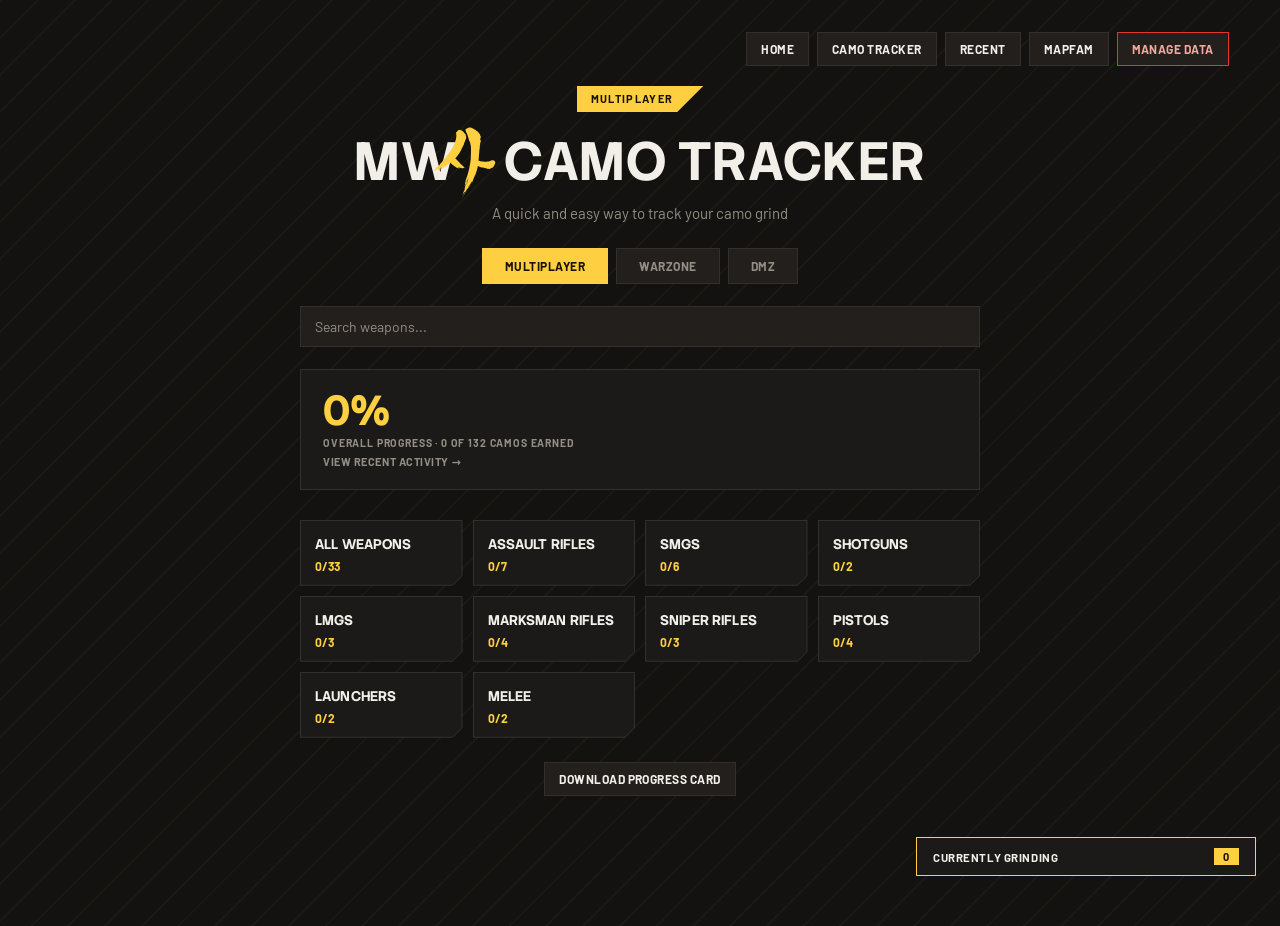
==== commit 89b765fb: "Add files via upload" ====
--- a/index.html
+++ b/index.html
@@ -91,9 +91,11 @@
   </div>
 </div>
 <div class="hero">
-  <span class="eyebrow">Placeholder Data &middot; BO6 Weapons</span>
+  <span class="eyebrow mode-badge">Multiplayer</span>
   <h1>MW<img class="mw4-glyph" src="mw4-vector.svg" alt="4"> Camo Tracker</h1>
   <div class="sub">A quick and easy way to track your camo grind</div>
+
+  <div class="mode-switcher" id="modeSwitcher"></div>
 
   <div class="home-search-wrap">
     <input type="text" class="weapon-search" id="homeWeaponSearch" placeholder="Search weapons..." autocomplete="off">
@@ -132,6 +134,7 @@
 <script src="progress-card.js"></script>
 <script>
 renderClassSummary('classGrid');
+renderModeSwitcher('modeSwitcher');
 initHomeWeaponSearch('homeWeaponSearch', 'homeSearchResults');
 initProgressCardButton('downloadProgressCard');
 
--- a/site.css
+++ b/site.css
@@ -59,13 +59,15 @@
   display:inline-flex;
   align-items:center;
   gap:8px;
-  background:var(--gold);
+  min-width:120px;
+  justify-content:center;
+  background:var(--mode-accent, var(--gold));
   color:#1a1200;
   font-weight:700;
   font-size:11px;
   letter-spacing:.12em;
   text-transform:uppercase;
-  padding:6px 14px 7px;
+  padding:6px 30px 7px 14px;
   clip-path:polygon(0 0, 100% 0, calc(100% - 26px) 100%, 0% 100%);
 }
 
@@ -509,6 +511,82 @@
 }
 
 /* ---- Homepage ---- */
+/* ---- Mode switcher (Multiplayer / Warzone / DMZ) ---- */
+.mode-switcher{
+  display:flex;
+  gap:8px;
+  justify-content:center;
+  flex-wrap:wrap;
+  margin-bottom:22px;
+}
+.mode-pill{
+  background:var(--panel-2);
+  border:1px solid var(--line);
+  color:var(--dim);
+  font-family:'Barlow', sans-serif;
+  font-weight:700;
+  text-transform:uppercase;
+  letter-spacing:.04em;
+  font-size:12px;
+  padding:10px 22px;
+  cursor:pointer;
+}
+.mode-pill:hover{border-color:var(--pill-accent, var(--gold));color:var(--paper);}
+.mode-pill.active{
+  background:var(--pill-accent, var(--gold));
+  border-color:var(--pill-accent, var(--gold));
+  color:#1a1200;
+}
+
+/* Compact dropdown version used in the nav bar on non-homepage pages. */
+.nav-mode-switcher{position:relative;}
+.nav-mode-btn{
+  background:var(--panel-2);
+  border:1px solid var(--mode-accent, var(--gold));
+  color:var(--paper);
+  font-family:'Barlow', sans-serif;
+  font-weight:700;
+  text-transform:uppercase;
+  letter-spacing:.03em;
+  font-size:12px;
+  padding:9px 12px;
+  cursor:pointer;
+  display:inline-flex;
+  align-items:center;
+  gap:6px;
+  white-space:nowrap;
+}
+.nav-mode-btn:hover{color:var(--mode-accent, var(--gold));}
+.nav-mode-caret{font-size:9px;color:var(--mode-accent, var(--gold));}
+.nav-mode-menu{
+  display:none;
+  position:absolute;
+  top:100%;right:0;
+  margin-top:6px;
+  width:160px;
+  background:var(--panel-2);
+  border:1px solid var(--line);
+  z-index:50;
+}
+.nav-mode-menu.open{display:block;}
+.nav-mode-option{
+  display:block;
+  width:100%;
+  text-align:left;
+  background:none;
+  border:none;
+  border-bottom:1px solid var(--line);
+  color:var(--paper);
+  font-family:'Barlow', sans-serif;
+  font-weight:600;
+  font-size:13px;
+  padding:10px 14px;
+  cursor:pointer;
+}
+.nav-mode-option:last-child{border-bottom:none;}
+.nav-mode-option:hover{background:var(--panel);color:var(--pill-accent, var(--gold));}
+.nav-mode-option.active{color:var(--pill-accent, var(--gold));}
+
 .class-grid{
   display:grid;
   grid-template-columns:repeat(auto-fit, minmax(140px, 1fr));
@@ -629,7 +707,7 @@
 .grind-list-bar{
   width:100%;
   background:var(--panel);
-  border:1px solid var(--gold);
+  border:1px solid var(--mode-accent, var(--gold));
   padding:10px 16px;
   display:flex;
   align-items:center;
@@ -639,7 +717,7 @@
 }
 .grind-list.fullscreen .grind-list-bar{
   border:none;
-  border-top:3px solid var(--gold);
+  border-top:3px solid var(--mode-accent, var(--gold));
   border-left:1px solid var(--line);
   border-right:1px solid var(--line);
   cursor:default;
@@ -664,7 +742,7 @@
   gap:10px;
 }
 .grind-list-count{
-  background:var(--gold);
+  background:var(--mode-accent, var(--gold));
   color:#1a1200;
   font-weight:700;
   padding:2px 9px;
@@ -687,7 +765,7 @@
 }
 .grind-list.open .grind-list-fullscreen,
 .grind-list.fullscreen .grind-list-fullscreen{display:inline-block;}
-.grind-list-fullscreen:hover{border-color:var(--gold);color:var(--gold);}
+.grind-list-fullscreen:hover{border-color:var(--mode-accent, var(--gold));color:var(--mode-accent, var(--gold));}
 .grind-list.fullscreen .grind-list-panel{max-height:none;height:auto;}
 .grind-list-panel,
 .mobile-menu-panel{
--- a/site.css
+++ b/site.css
@@ -59,13 +59,15 @@
   display:inline-flex;
   align-items:center;
   gap:8px;
-  background:var(--gold);
+  min-width:120px;
+  justify-content:center;
+  background:var(--mode-accent, var(--gold));
   color:#1a1200;
   font-weight:700;
   font-size:11px;
   letter-spacing:.12em;
   text-transform:uppercase;
-  padding:6px 14px 7px;
+  padding:6px 30px 7px 14px;
   clip-path:polygon(0 0, 100% 0, calc(100% - 26px) 100%, 0% 100%);
 }
 
@@ -509,6 +511,82 @@
 }
 
 /* ---- Homepage ---- */
+/* ---- Mode switcher (Multiplayer / Warzone / DMZ) ---- */
+.mode-switcher{
+  display:flex;
+  gap:8px;
+  justify-content:center;
+  flex-wrap:wrap;
+  margin-bottom:22px;
+}
+.mode-pill{
+  background:var(--panel-2);
+  border:1px solid var(--line);
+  color:var(--dim);
+  font-family:'Barlow', sans-serif;
+  font-weight:700;
+  text-transform:uppercase;
+  letter-spacing:.04em;
+  font-size:12px;
+  padding:10px 22px;
+  cursor:pointer;
+}
+.mode-pill:hover{border-color:var(--pill-accent, var(--gold));color:var(--paper);}
+.mode-pill.active{
+  background:var(--pill-accent, var(--gold));
+  border-color:var(--pill-accent, var(--gold));
+  color:#1a1200;
+}
+
+/* Compact dropdown version used in the nav bar on non-homepage pages. */
+.nav-mode-switcher{position:relative;}
+.nav-mode-btn{
+  background:var(--panel-2);
+  border:1px solid var(--mode-accent, var(--gold));
+  color:var(--paper);
+  font-family:'Barlow', sans-serif;
+  font-weight:700;
+  text-transform:uppercase;
+  letter-spacing:.03em;
+  font-size:12px;
+  padding:9px 12px;
+  cursor:pointer;
+  display:inline-flex;
+  align-items:center;
+  gap:6px;
+  white-space:nowrap;
+}
+.nav-mode-btn:hover{color:var(--mode-accent, var(--gold));}
+.nav-mode-caret{font-size:9px;color:var(--mode-accent, var(--gold));}
+.nav-mode-menu{
+  display:none;
+  position:absolute;
+  top:100%;right:0;
+  margin-top:6px;
+  width:160px;
+  background:var(--panel-2);
+  border:1px solid var(--line);
+  z-index:50;
+}
+.nav-mode-menu.open{display:block;}
+.nav-mode-option{
+  display:block;
+  width:100%;
+  text-align:left;
+  background:none;
+  border:none;
+  border-bottom:1px solid var(--line);
+  color:var(--paper);
+  font-family:'Barlow', sans-serif;
+  font-weight:600;
+  font-size:13px;
+  padding:10px 14px;
+  cursor:pointer;
+}
+.nav-mode-option:last-child{border-bottom:none;}
+.nav-mode-option:hover{background:var(--panel);color:var(--pill-accent, var(--gold));}
+.nav-mode-option.active{color:var(--pill-accent, var(--gold));}
+
 .class-grid{
   display:grid;
   grid-template-columns:repeat(auto-fit, minmax(140px, 1fr));
@@ -629,7 +707,7 @@
 .grind-list-bar{
   width:100%;
   background:var(--panel);
-  border:1px solid var(--gold);
+  border:1px solid var(--mode-accent, var(--gold));
   padding:10px 16px;
   display:flex;
   align-items:center;
@@ -639,7 +717,7 @@
 }
 .grind-list.fullscreen .grind-list-bar{
   border:none;
-  border-top:3px solid var(--gold);
+  border-top:3px solid var(--mode-accent, var(--gold));
   border-left:1px solid var(--line);
   border-right:1px solid var(--line);
   cursor:default;
@@ -664,7 +742,7 @@
   gap:10px;
 }
 .grind-list-count{
-  background:var(--gold);
+  background:var(--mode-accent, var(--gold));
   color:#1a1200;
   font-weight:700;
   padding:2px 9px;
@@ -687,7 +765,7 @@
 }
 .grind-list.open .grind-list-fullscreen,
 .grind-list.fullscreen .grind-list-fullscreen{display:inline-block;}
-.grind-list-fullscreen:hover{border-color:var(--gold);color:var(--gold);}
+.grind-list-fullscreen:hover{border-color:var(--mode-accent, var(--gold));color:var(--mode-accent, var(--gold));}
 .grind-list.fullscreen .grind-list-panel{max-height:none;height:auto;}
 .grind-list-panel,
 .mobile-menu-panel{
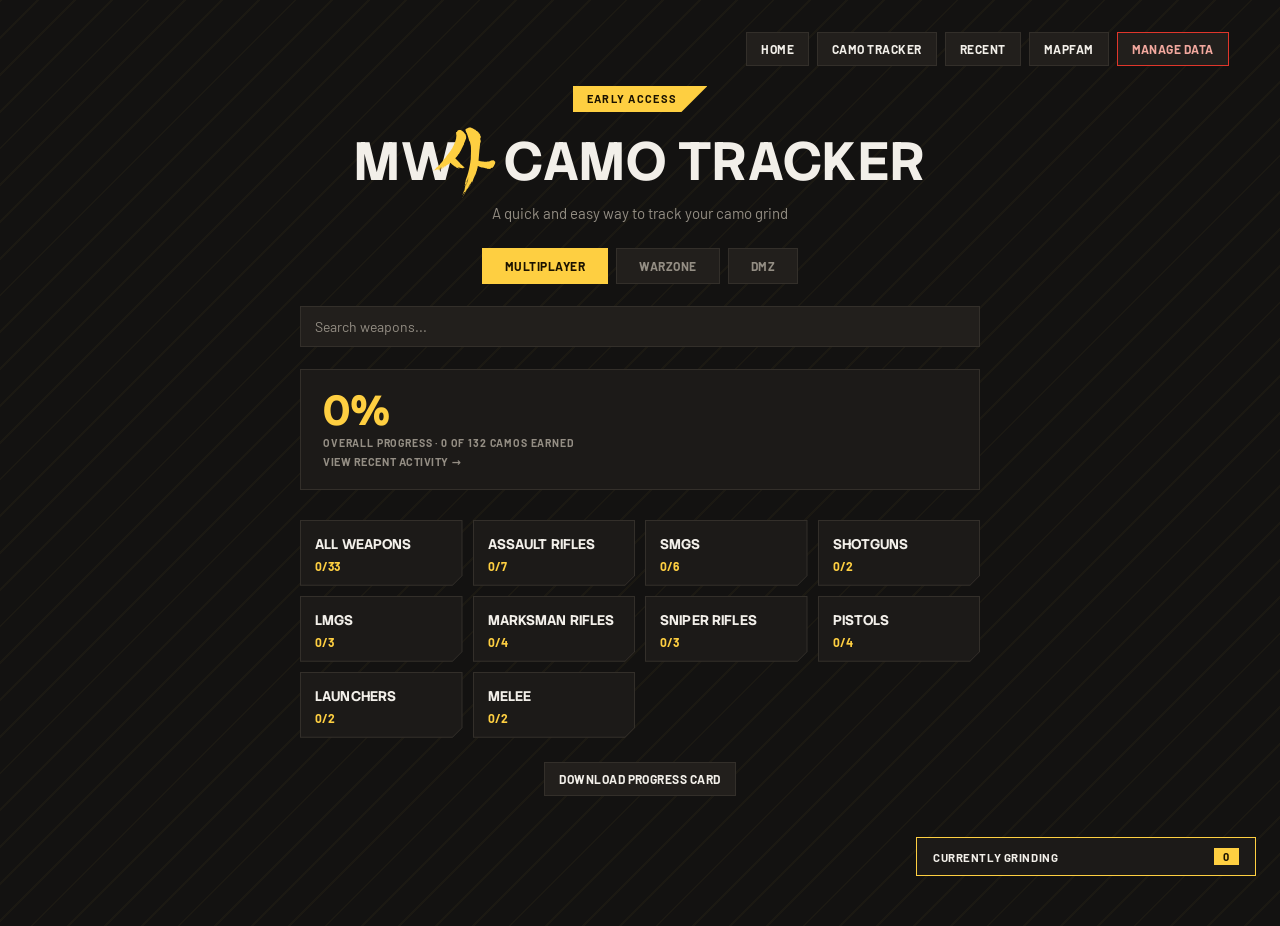
==== commit b8edd986: "Add files via upload" ====
--- a/index.html
+++ b/index.html
@@ -91,7 +91,7 @@
   </div>
 </div>
 <div class="hero">
-  <span class="eyebrow mode-badge">Multiplayer</span>
+  <span class="eyebrow">Early Access</span>
   <h1>MW<img class="mw4-glyph" src="mw4-vector.svg" alt="4"> Camo Tracker</h1>
   <div class="sub">A quick and easy way to track your camo grind</div>
 
--- a/site.css
+++ b/site.css
@@ -495,7 +495,7 @@
 }
 .mapfam-zoom-overlay.open{display:flex;}
 .mapfam-zoom-overlay img{
-  width:min(90vw, 640px);
+  width:min(92vw, 900px);
   aspect-ratio:1/1;
   object-fit:contain;
   border:1px solid var(--line);
--- a/site.css
+++ b/site.css
@@ -495,7 +495,7 @@
 }
 .mapfam-zoom-overlay.open{display:flex;}
 .mapfam-zoom-overlay img{
-  width:min(90vw, 640px);
+  width:min(92vw, 900px);
   aspect-ratio:1/1;
   object-fit:contain;
   border:1px solid var(--line);
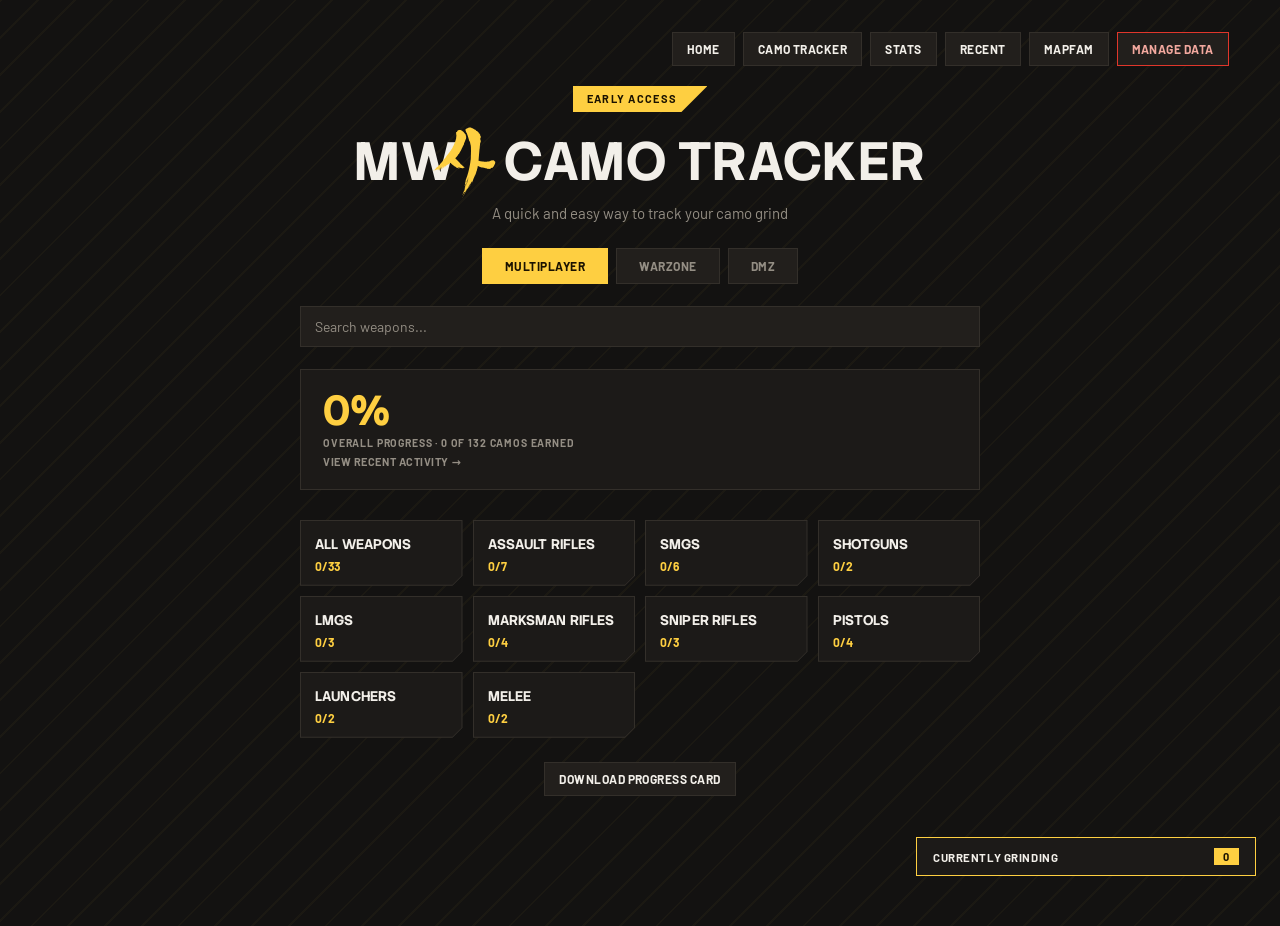
==== commit 875169e7: "Add files via upload" ====
--- a/index.html
+++ b/index.html
@@ -85,6 +85,7 @@
   <div class="topbar-right">
     <a class="trader-btn" href="index.html">Home</a>
     <a class="trader-btn" href="camos.html">Camo Tracker</a>
+      <a class="trader-btn" href="stats.html">Stats</a>
     <a class="trader-btn" href="recent.html">Recent</a>
     <a class="trader-btn" href="mapfam.html">Mapfam</a>
     <a class="trader-btn trader-btn-danger" href="import.html">Manage Data</a>
--- a/site.css
+++ b/site.css
@@ -512,6 +512,173 @@
 
 /* ---- Homepage ---- */
 /* ---- Mode switcher (Multiplayer / Warzone / DMZ) ---- */
+/* ---- Stats page ---- */
+.stats-overview{
+  background:var(--panel);
+  border:1px solid var(--line);
+  padding:28px;
+  margin-bottom:24px;
+}
+.stats-hero-pct{
+  font-family:'Stack Sans Headline', 'DejaVu Sans Condensed', sans-serif;
+  font-weight:700;
+  font-size:56px;
+  line-height:1;
+  margin-bottom:22px;
+}
+.stats-hero-pct span{
+  display:block;
+  font-family:'Barlow', sans-serif;
+  font-size:12px;
+  font-weight:700;
+  letter-spacing:.06em;
+  text-transform:uppercase;
+  color:var(--dim);
+  margin-top:8px;
+}
+.stats-mini-grid{
+  display:grid;
+  grid-template-columns:repeat(auto-fit, minmax(150px, 1fr));
+  gap:16px;
+}
+.stats-mini{
+  background:var(--panel-2);
+  border:1px solid var(--line);
+  padding:14px 16px;
+}
+.stats-mini-value{
+  font-family:'Stack Sans Headline', 'DejaVu Sans Condensed', sans-serif;
+  font-weight:700;
+  font-size:26px;
+  color:var(--paper);
+  line-height:1.1;
+}
+.stats-mini-label{
+  font-size:11px;
+  font-weight:700;
+  text-transform:uppercase;
+  letter-spacing:.05em;
+  color:var(--dim);
+  margin-top:6px;
+}
+.stats-section{margin-bottom:28px;}
+.stats-section h2{
+  font-family:'Stack Sans Headline', 'DejaVu Sans Condensed', sans-serif;
+  font-weight:700;
+  font-size:18px;
+  text-transform:uppercase;
+  letter-spacing:.02em;
+  color:var(--paper);
+  margin:0 0 14px;
+  padding-left:12px;
+  border-left:3px solid var(--gold);
+}
+.stats-chart{
+  background:var(--panel);
+  border:1px solid var(--line);
+  padding:16px;
+}
+.stats-chart-svg{width:100%;height:auto;display:block;}
+.stats-chart-footnote{
+  font-size:11.5px;
+  color:var(--dim);
+  margin-top:10px;
+}
+.stats-tier-grid{
+  display:grid;
+  grid-template-columns:repeat(auto-fit, minmax(200px, 1fr));
+  gap:14px;
+}
+.stats-tier-card{
+  background:var(--panel);
+  border:1px solid var(--line);
+  padding:14px 16px;
+}
+.stats-tier-bar-track{
+  height:8px;
+  background:var(--panel-2);
+  border:1px solid var(--line);
+  margin-bottom:10px;
+}
+.stats-tier-bar-fill{height:100%;}
+.stats-tier-row{
+  display:flex;
+  justify-content:space-between;
+  font-size:12.5px;
+  font-weight:700;
+  color:var(--paper);
+  text-transform:uppercase;
+  letter-spacing:.03em;
+}
+.stats-class-list{display:flex;flex-direction:column;gap:10px;}
+.stats-class-row{
+  display:flex;
+  align-items:center;
+  gap:14px;
+  background:var(--panel);
+  border:1px solid var(--tier-border, var(--line));
+  padding:12px 16px;
+  flex-wrap:wrap;
+}
+.stats-class-name{
+  font-weight:700;
+  font-size:13px;
+  text-transform:uppercase;
+  letter-spacing:.03em;
+  color:var(--paper);
+  min-width:130px;
+}
+.stats-class-bar-track{
+  flex:1;
+  min-width:120px;
+  height:8px;
+  background:var(--panel-2);
+  border:1px solid var(--line);
+}
+.stats-class-bar-fill{height:100%;background:var(--tier-border, var(--gold));}
+.stats-class-pct{
+  font-family:'Stack Sans Headline', 'DejaVu Sans Condensed', sans-serif;
+  font-weight:700;
+  font-size:16px;
+  color:var(--tier-border, var(--gold));
+  width:48px;
+  text-align:right;
+}
+.stats-class-count{
+  font-size:11px;
+  color:var(--dim);
+  white-space:nowrap;
+}
+.stats-milestone-grid{
+  display:grid;
+  grid-template-columns:repeat(auto-fit, minmax(190px, 1fr));
+  gap:14px;
+}
+.stats-milestone{
+  background:var(--panel);
+  border:1px solid var(--line);
+  padding:14px 16px;
+}
+.stats-milestone-label{
+  font-size:11px;
+  font-weight:700;
+  text-transform:uppercase;
+  letter-spacing:.05em;
+  color:var(--dim);
+  margin-bottom:8px;
+}
+.stats-milestone-value{
+  font-family:'Stack Sans Headline', 'DejaVu Sans Condensed', sans-serif;
+  font-weight:700;
+  font-size:17px;
+  color:var(--paper);
+}
+.stats-milestone-sub{
+  font-size:11.5px;
+  color:var(--gold);
+  margin-top:4px;
+}
+
 .mode-switcher{
   display:flex;
   gap:8px;
--- a/site.css
+++ b/site.css
@@ -512,6 +512,173 @@
 
 /* ---- Homepage ---- */
 /* ---- Mode switcher (Multiplayer / Warzone / DMZ) ---- */
+/* ---- Stats page ---- */
+.stats-overview{
+  background:var(--panel);
+  border:1px solid var(--line);
+  padding:28px;
+  margin-bottom:24px;
+}
+.stats-hero-pct{
+  font-family:'Stack Sans Headline', 'DejaVu Sans Condensed', sans-serif;
+  font-weight:700;
+  font-size:56px;
+  line-height:1;
+  margin-bottom:22px;
+}
+.stats-hero-pct span{
+  display:block;
+  font-family:'Barlow', sans-serif;
+  font-size:12px;
+  font-weight:700;
+  letter-spacing:.06em;
+  text-transform:uppercase;
+  color:var(--dim);
+  margin-top:8px;
+}
+.stats-mini-grid{
+  display:grid;
+  grid-template-columns:repeat(auto-fit, minmax(150px, 1fr));
+  gap:16px;
+}
+.stats-mini{
+  background:var(--panel-2);
+  border:1px solid var(--line);
+  padding:14px 16px;
+}
+.stats-mini-value{
+  font-family:'Stack Sans Headline', 'DejaVu Sans Condensed', sans-serif;
+  font-weight:700;
+  font-size:26px;
+  color:var(--paper);
+  line-height:1.1;
+}
+.stats-mini-label{
+  font-size:11px;
+  font-weight:700;
+  text-transform:uppercase;
+  letter-spacing:.05em;
+  color:var(--dim);
+  margin-top:6px;
+}
+.stats-section{margin-bottom:28px;}
+.stats-section h2{
+  font-family:'Stack Sans Headline', 'DejaVu Sans Condensed', sans-serif;
+  font-weight:700;
+  font-size:18px;
+  text-transform:uppercase;
+  letter-spacing:.02em;
+  color:var(--paper);
+  margin:0 0 14px;
+  padding-left:12px;
+  border-left:3px solid var(--gold);
+}
+.stats-chart{
+  background:var(--panel);
+  border:1px solid var(--line);
+  padding:16px;
+}
+.stats-chart-svg{width:100%;height:auto;display:block;}
+.stats-chart-footnote{
+  font-size:11.5px;
+  color:var(--dim);
+  margin-top:10px;
+}
+.stats-tier-grid{
+  display:grid;
+  grid-template-columns:repeat(auto-fit, minmax(200px, 1fr));
+  gap:14px;
+}
+.stats-tier-card{
+  background:var(--panel);
+  border:1px solid var(--line);
+  padding:14px 16px;
+}
+.stats-tier-bar-track{
+  height:8px;
+  background:var(--panel-2);
+  border:1px solid var(--line);
+  margin-bottom:10px;
+}
+.stats-tier-bar-fill{height:100%;}
+.stats-tier-row{
+  display:flex;
+  justify-content:space-between;
+  font-size:12.5px;
+  font-weight:700;
+  color:var(--paper);
+  text-transform:uppercase;
+  letter-spacing:.03em;
+}
+.stats-class-list{display:flex;flex-direction:column;gap:10px;}
+.stats-class-row{
+  display:flex;
+  align-items:center;
+  gap:14px;
+  background:var(--panel);
+  border:1px solid var(--tier-border, var(--line));
+  padding:12px 16px;
+  flex-wrap:wrap;
+}
+.stats-class-name{
+  font-weight:700;
+  font-size:13px;
+  text-transform:uppercase;
+  letter-spacing:.03em;
+  color:var(--paper);
+  min-width:130px;
+}
+.stats-class-bar-track{
+  flex:1;
+  min-width:120px;
+  height:8px;
+  background:var(--panel-2);
+  border:1px solid var(--line);
+}
+.stats-class-bar-fill{height:100%;background:var(--tier-border, var(--gold));}
+.stats-class-pct{
+  font-family:'Stack Sans Headline', 'DejaVu Sans Condensed', sans-serif;
+  font-weight:700;
+  font-size:16px;
+  color:var(--tier-border, var(--gold));
+  width:48px;
+  text-align:right;
+}
+.stats-class-count{
+  font-size:11px;
+  color:var(--dim);
+  white-space:nowrap;
+}
+.stats-milestone-grid{
+  display:grid;
+  grid-template-columns:repeat(auto-fit, minmax(190px, 1fr));
+  gap:14px;
+}
+.stats-milestone{
+  background:var(--panel);
+  border:1px solid var(--line);
+  padding:14px 16px;
+}
+.stats-milestone-label{
+  font-size:11px;
+  font-weight:700;
+  text-transform:uppercase;
+  letter-spacing:.05em;
+  color:var(--dim);
+  margin-bottom:8px;
+}
+.stats-milestone-value{
+  font-family:'Stack Sans Headline', 'DejaVu Sans Condensed', sans-serif;
+  font-weight:700;
+  font-size:17px;
+  color:var(--paper);
+}
+.stats-milestone-sub{
+  font-size:11.5px;
+  color:var(--gold);
+  margin-top:4px;
+}
+
 .mode-switcher{
   display:flex;
   gap:8px;
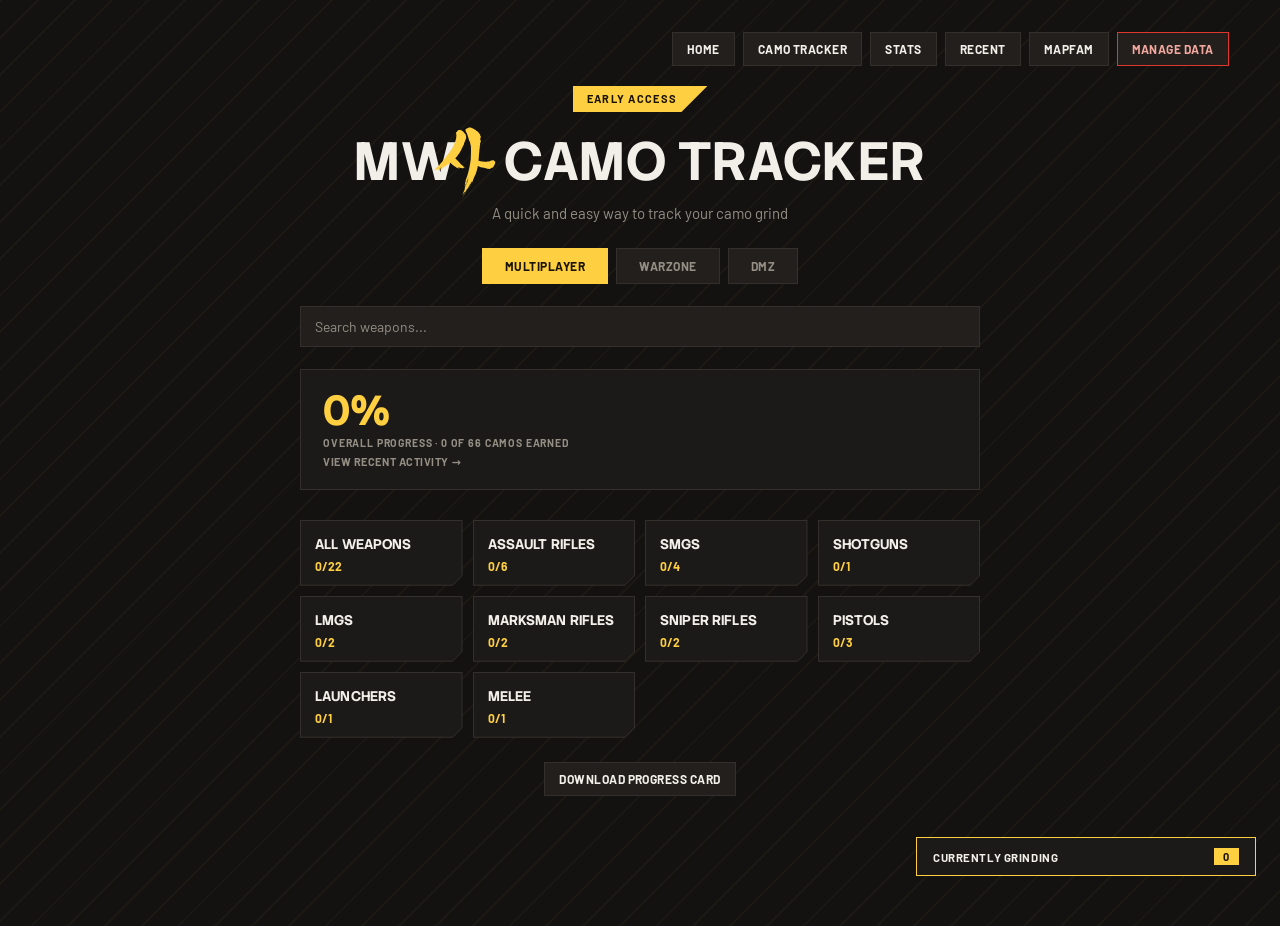
==== commit 1a43d9e6: "Add files via upload" ====
--- a/index.html
+++ b/index.html
@@ -142,7 +142,7 @@
 (function(){
   const progress = loadCamoProgress();
   // Counts every camo tier earned across every weapon (not just fully
-  // mastered weapons) so a single Gold pickup moves this bar.
+  // mastered weapons) so a single camo pickup moves this bar.
   const totalPossible = WEAPONS.length * CAMO_TIERS.length;
   let earned = 0;
   const tierDone = CAMO_TIERS.map(() => 0);
@@ -154,7 +154,7 @@
 
   // Same "highest tier anyone has started" color cycling as the Camo
   // Tracker page, just scoped across every weapon class instead of one.
-  let activeColor = CAMO_TIERS[0].color;
+  let activeColor = 'var(--gold)'; // site gold until a camo is earned
   for(let i = CAMO_TIERS.length - 1; i >= 0; i--){
     if(tierDone[i] > 0){ activeColor = CAMO_TIERS[i].color; break; }
   }
--- a/site.css
+++ b/site.css
@@ -216,7 +216,10 @@
 .bar-row{display:flex;align-items:center;gap:10px;margin-bottom:8px;}
 .bar-row:last-child{margin-bottom:0;}
 .bar-label{
-  width:76px;
+  width:160px;
+  white-space:nowrap;
+  overflow:hidden;
+  text-overflow:ellipsis;
   font-size:10.5px;
   font-weight:700;
   text-transform:uppercase;
@@ -841,7 +844,7 @@
   .mobile-menu-wrap{display:inline-block;}
   .trader-btn{font-size:13px;padding:10px 14px;}
   h1{font-size:28px;}
-  .bar-label{width:58px;font-size:9.5px;}
+  .bar-label{width:140px;font-size:9.5px;}
   .bar-count{width:32px;font-size:9.5px;}
   .big-pct{font-size:34px;}
   footer{font-size:11.5px;}
--- a/site.css
+++ b/site.css
@@ -216,7 +216,10 @@
 .bar-row{display:flex;align-items:center;gap:10px;margin-bottom:8px;}
 .bar-row:last-child{margin-bottom:0;}
 .bar-label{
-  width:76px;
+  width:160px;
+  white-space:nowrap;
+  overflow:hidden;
+  text-overflow:ellipsis;
   font-size:10.5px;
   font-weight:700;
   text-transform:uppercase;
@@ -841,7 +844,7 @@
   .mobile-menu-wrap{display:inline-block;}
   .trader-btn{font-size:13px;padding:10px 14px;}
   h1{font-size:28px;}
-  .bar-label{width:58px;font-size:9.5px;}
+  .bar-label{width:140px;font-size:9.5px;}
   .bar-count{width:32px;font-size:9.5px;}
   .big-pct{font-size:34px;}
   footer{font-size:11.5px;}
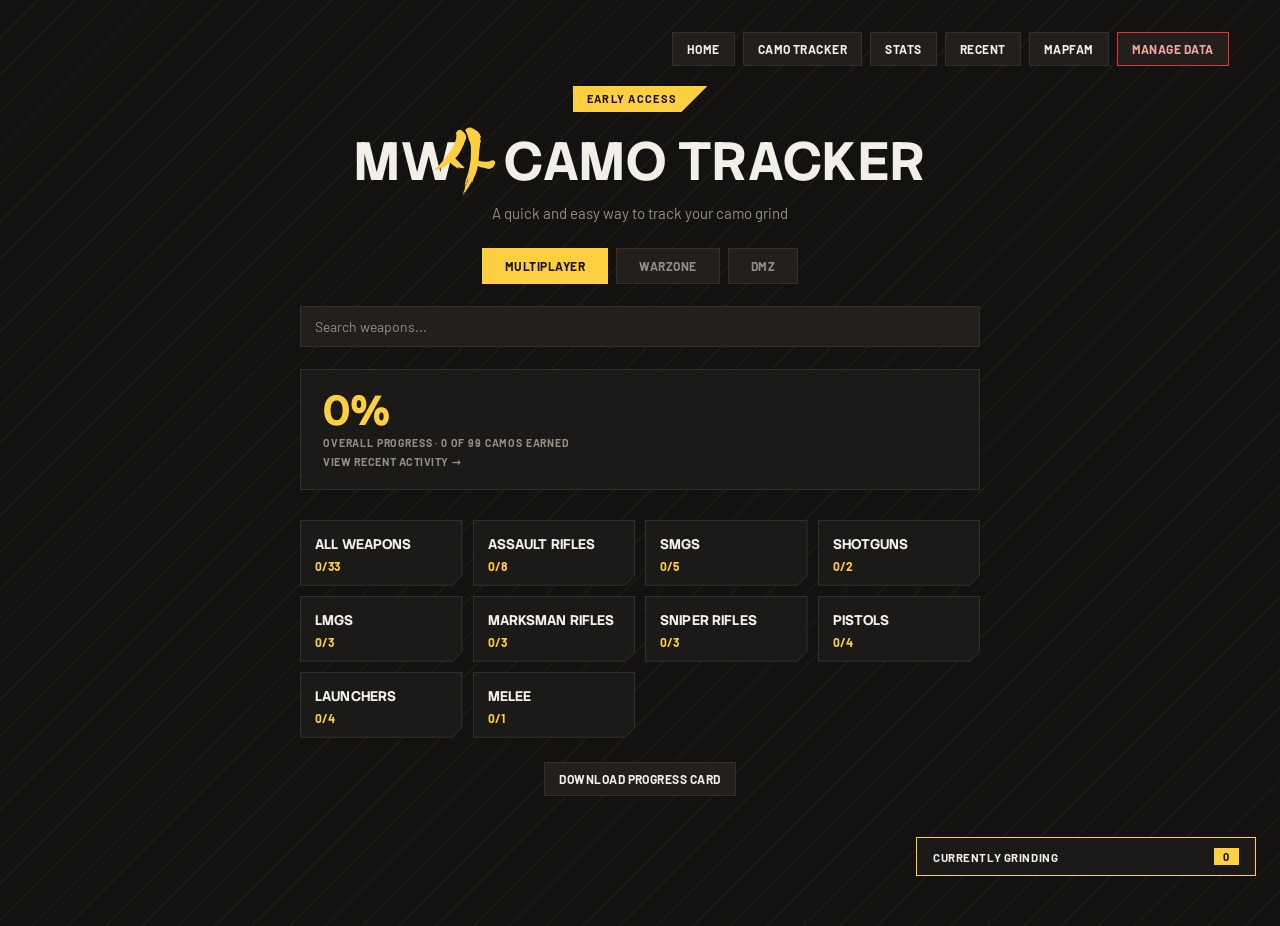
==== commit 7f6bb200: "Add files via upload" ====
--- a/index.html
+++ b/index.html
@@ -12,6 +12,11 @@
 <meta name="twitter:description" content="A quick and easy way to track your camo grind.">
 <link rel="icon" type="image/svg+xml" href="favicon.svg">
 <link rel="apple-touch-icon" href="apple-touch-icon.png">
+<link rel="manifest" href="manifest.webmanifest">
+<meta name="mobile-web-app-capable" content="yes">
+<meta name="apple-mobile-web-app-capable" content="yes">
+<meta name="apple-mobile-web-app-status-bar-style" content="black">
+<meta name="apple-mobile-web-app-title" content="MW4 Camos">
 <meta name="theme-color" content="#131211">
 <link rel="preconnect" href="https://fonts.googleapis.com">
 <link rel="preconnect" href="https://fonts.gstatic.com" crossorigin>
@@ -139,7 +144,7 @@
 initHomeWeaponSearch('homeWeaponSearch', 'homeSearchResults');
 initProgressCardButton('downloadProgressCard');
 
-(function(){
+function renderHomeProgress(animate){
   const progress = loadCamoProgress();
   // Counts every camo tier earned across every weapon (not just fully
   // mastered weapons) so a single camo pickup moves this bar.
@@ -163,9 +168,12 @@
   const homeProgressLink = document.querySelector('.progress-block-link');
   const isMaxed = pct === 100;
   homeBigPct.innerHTML = pct + '%<span>Overall Progress &middot; ' + earned + ' of ' + totalPossible + ' camos earned</span>';
+  if(animate) countUpPercent(homeBigPct, pct);
   homeBigPct.style.color = isMaxed ? '' : activeColor; // let the .maxed CSS rule take over at 100%
   if(homeProgressLink) homeProgressLink.classList.toggle('maxed', isMaxed);
-})();
+}
+renderHomeProgress(true);
+onDataSync(() => { renderClassSummary('classGrid'); renderHomeProgress(false); });
 </script>
 </body>
 </html>
--- a/site.css
+++ b/site.css
@@ -228,7 +228,7 @@
   flex-shrink:0;
 }
 .bar-track{flex:1;height:9px;background:var(--panel-2);border:1px solid var(--line);position:relative;min-width:60px;}
-.bar-fill{height:100%;}
+.bar-fill{height:100%;width:100%;transform-origin:left center;transition:transform .45s cubic-bezier(.2,.7,.2,1);}
 .bar-count{width:42px;text-align:right;font-size:10.5px;color:var(--dim);flex-shrink:0;}
 
 /* ---- Weapon grid / swatch cards ---- */
@@ -253,6 +253,7 @@
 .weapon-card{
   position:relative;
   background:var(--card-border, var(--line));
+  transition:background-color .3s ease;
   padding:1px;
   cursor:pointer;
   clip-path:polygon(0 0, 100% 0, 100% calc(100% - 14px), calc(100% - 14px) 100%, 0 100%);
@@ -356,7 +357,7 @@
 .undo-toast{
   position:fixed;
   left:50%;
-  bottom:24px;
+  bottom:80px; /* sits above the Currently Grinding bar */
   transform:translateX(-50%) translateY(20px);
   z-index:80;
   display:flex;
@@ -1071,3 +1072,187 @@
   .grind-item-sub{font-size:9.5px;}
   .grind-item-view, .grind-item-next, .grind-item-remove{font-size:9px;padding:4px 8px;}
 }
+
+
+/* ---- Motion ----
+   Every animation here plays once, in response to an action (or once on
+   load). Nothing loops, so the site costs nothing while sitting idle next
+   to the game. Only transform, opacity and colour are animated. */
+.weapon-card.pinned:before{z-index:2;}
+@keyframes chip-pop{
+  0%{transform:scale(.85);}
+  60%{transform:scale(1.06);}
+  100%{transform:scale(1);}
+}
+.swatch-chip.chip-pop{animation:chip-pop .22s ease-out;}
+
+@keyframes mastery-sweep{
+  from{transform:translateX(-100%);}
+  to{transform:translateX(100%);}
+}
+.weapon-card.mastery-sweep .card-inner,
+.class-tile.mastery-sweep .card-inner{position:relative;}
+.weapon-card.mastery-sweep .card-inner::after,
+.class-tile.mastery-sweep .card-inner::after{
+  content:"";
+  position:absolute;
+  inset:0;
+  pointer-events:none;
+  background:linear-gradient(105deg, transparent 30%, rgba(255,255,255,.22) 50%, transparent 70%);
+  transform:translateX(-100%);
+  animation:mastery-sweep .9s ease-out .1s 1 forwards;
+}
+
+@keyframes panel-in{
+  from{opacity:0;transform:translateY(8px);}
+  to{opacity:1;transform:none;}
+}
+.grind-list.open .grind-list-panel{animation:panel-in .18s ease-out;}
+
+@media (prefers-reduced-motion: reduce){
+  *, *::before, *::after{
+    animation:none !important;
+    transition:none !important;
+  }
+}
+
+/* ---- Divergence + Mastery panel (camos.html) ---- */
+.mastery-panel{
+  background:var(--panel);
+  border:1px solid var(--line);
+  padding:18px 22px 20px;
+  margin:-14px 0 30px;
+}
+.mastery-head{
+  display:flex;
+  align-items:baseline;
+  justify-content:space-between;
+  gap:6px 18px;
+  flex-wrap:wrap;
+  margin-bottom:14px;
+}
+.mastery-title{
+  font-family:'Stack Sans Headline', 'DejaVu Sans Condensed', sans-serif;
+  font-weight:700;
+  text-transform:uppercase;
+  font-size:16px;
+  color:var(--gold);
+}
+.mastery-note{font-size:11px;color:var(--dim);}
+.mastery-soon{
+  font-size:12px;
+  color:var(--paper);
+  border-left:3px solid var(--gold);
+  padding:6px 10px;
+  margin-bottom:14px;
+  background:var(--panel-2);
+}
+.mastery-row{display:grid;grid-template-columns:repeat(4, 1fr);gap:12px;}
+.mastery-item{cursor:pointer;}
+.mastery-item.tier-locked{cursor:not-allowed;}
+.mastery-item .swatch-chip{height:34px;}
+.mastery-item .swatch-label{font-size:10px;}
+.mastery-req{
+  display:block;
+  font-size:10.5px;
+  line-height:1.35;
+  color:var(--dim);
+  margin-top:4px;
+}
+@media (max-width: 640px){
+  .mastery-row{grid-template-columns:repeat(2, 1fr);}
+}
+
+/* ---- What's holding things up (camos.html progress block) ---- */
+.blockers{
+  flex-basis:100%;
+  border-top:1px solid var(--line);
+  padding-top:14px;
+  display:grid;
+  gap:6px;
+}
+.blockers-title{
+  font-size:10.5px;
+  font-weight:700;
+  letter-spacing:.08em;
+  text-transform:uppercase;
+  color:var(--dim);
+  margin-bottom:2px;
+}
+.blocker-row{display:flex;gap:12px;font-size:12.5px;line-height:1.45;color:var(--dim);}
+.blocker-class{
+  flex:0 0 130px;
+  font-weight:700;
+  text-transform:uppercase;
+  letter-spacing:.04em;
+  font-size:11px;
+  color:var(--paper);
+  padding-top:1px;
+}
+.blocker-text b{font-weight:700;}
+.blocker-weapon{
+  background:none;
+  border:none;
+  padding:0;
+  font:inherit;
+  color:var(--paper);
+  text-decoration:underline;
+  text-decoration-color:var(--line);
+  text-underline-offset:3px;
+  cursor:pointer;
+}
+.blocker-weapon:hover{color:var(--gold);text-decoration-color:var(--gold);}
+@media (max-width: 560px){
+  .blocker-row{flex-direction:column;gap:0;}
+  .blocker-class{flex-basis:auto;}
+}
+
+/* ---- Optional Military & Special tick on weapon cards ---- */
+.prep-tick{
+  display:flex;
+  align-items:center;
+  gap:7px;
+  margin-top:12px;
+  font-size:10px;
+  font-weight:700;
+  letter-spacing:.05em;
+  text-transform:uppercase;
+  color:var(--dim);
+  cursor:pointer;
+  width:max-content;
+}
+.prep-box{
+  width:14px;height:14px;
+  border:1px solid var(--line);
+  background:var(--panel-2);
+  display:inline-flex;
+  align-items:center;
+  justify-content:center;
+}
+.prep-tick:hover .prep-box{border-color:var(--gold);}
+.prep-tick.done{color:var(--paper);}
+.prep-tick.done .prep-box{background:var(--gold);border-color:var(--gold);}
+.prep-tick.done .prep-box::after{
+  content:"";
+  width:7px;height:4px;
+  border-left:2px solid var(--bg);
+  border-bottom:2px solid var(--bg);
+  transform:translateY(-1px) rotate(-45deg);
+}
+.prep-tick input:disabled ~ .prep-box{opacity:.7;}
+.prep-tick:has(input:disabled){cursor:default;}
+.prep-tick:focus-within .prep-box{outline:2px solid var(--hazard);outline-offset:1px;}
+.blockers-toggle{
+  justify-self:start;
+  background:none;
+  border:none;
+  padding:4px 0 0;
+  font-family:'Barlow', sans-serif;
+  font-size:11px;
+  font-weight:700;
+  letter-spacing:.05em;
+  text-transform:uppercase;
+  color:var(--gold);
+  cursor:pointer;
+}
+.blockers-toggle:hover{text-decoration:underline;text-underline-offset:3px;}
--- a/site.css
+++ b/site.css
@@ -228,7 +228,7 @@
   flex-shrink:0;
 }
 .bar-track{flex:1;height:9px;background:var(--panel-2);border:1px solid var(--line);position:relative;min-width:60px;}
-.bar-fill{height:100%;}
+.bar-fill{height:100%;width:100%;transform-origin:left center;transition:transform .45s cubic-bezier(.2,.7,.2,1);}
 .bar-count{width:42px;text-align:right;font-size:10.5px;color:var(--dim);flex-shrink:0;}
 
 /* ---- Weapon grid / swatch cards ---- */
@@ -253,6 +253,7 @@
 .weapon-card{
   position:relative;
   background:var(--card-border, var(--line));
+  transition:background-color .3s ease;
   padding:1px;
   cursor:pointer;
   clip-path:polygon(0 0, 100% 0, 100% calc(100% - 14px), calc(100% - 14px) 100%, 0 100%);
@@ -356,7 +357,7 @@
 .undo-toast{
   position:fixed;
   left:50%;
-  bottom:24px;
+  bottom:80px; /* sits above the Currently Grinding bar */
   transform:translateX(-50%) translateY(20px);
   z-index:80;
   display:flex;
@@ -1071,3 +1072,187 @@
   .grind-item-sub{font-size:9.5px;}
   .grind-item-view, .grind-item-next, .grind-item-remove{font-size:9px;padding:4px 8px;}
 }
+
+
+/* ---- Motion ----
+   Every animation here plays once, in response to an action (or once on
+   load). Nothing loops, so the site costs nothing while sitting idle next
+   to the game. Only transform, opacity and colour are animated. */
+.weapon-card.pinned:before{z-index:2;}
+@keyframes chip-pop{
+  0%{transform:scale(.85);}
+  60%{transform:scale(1.06);}
+  100%{transform:scale(1);}
+}
+.swatch-chip.chip-pop{animation:chip-pop .22s ease-out;}
+
+@keyframes mastery-sweep{
+  from{transform:translateX(-100%);}
+  to{transform:translateX(100%);}
+}
+.weapon-card.mastery-sweep .card-inner,
+.class-tile.mastery-sweep .card-inner{position:relative;}
+.weapon-card.mastery-sweep .card-inner::after,
+.class-tile.mastery-sweep .card-inner::after{
+  content:"";
+  position:absolute;
+  inset:0;
+  pointer-events:none;
+  background:linear-gradient(105deg, transparent 30%, rgba(255,255,255,.22) 50%, transparent 70%);
+  transform:translateX(-100%);
+  animation:mastery-sweep .9s ease-out .1s 1 forwards;
+}
+
+@keyframes panel-in{
+  from{opacity:0;transform:translateY(8px);}
+  to{opacity:1;transform:none;}
+}
+.grind-list.open .grind-list-panel{animation:panel-in .18s ease-out;}
+
+@media (prefers-reduced-motion: reduce){
+  *, *::before, *::after{
+    animation:none !important;
+    transition:none !important;
+  }
+}
+
+/* ---- Divergence + Mastery panel (camos.html) ---- */
+.mastery-panel{
+  background:var(--panel);
+  border:1px solid var(--line);
+  padding:18px 22px 20px;
+  margin:-14px 0 30px;
+}
+.mastery-head{
+  display:flex;
+  align-items:baseline;
+  justify-content:space-between;
+  gap:6px 18px;
+  flex-wrap:wrap;
+  margin-bottom:14px;
+}
+.mastery-title{
+  font-family:'Stack Sans Headline', 'DejaVu Sans Condensed', sans-serif;
+  font-weight:700;
+  text-transform:uppercase;
+  font-size:16px;
+  color:var(--gold);
+}
+.mastery-note{font-size:11px;color:var(--dim);}
+.mastery-soon{
+  font-size:12px;
+  color:var(--paper);
+  border-left:3px solid var(--gold);
+  padding:6px 10px;
+  margin-bottom:14px;
+  background:var(--panel-2);
+}
+.mastery-row{display:grid;grid-template-columns:repeat(4, 1fr);gap:12px;}
+.mastery-item{cursor:pointer;}
+.mastery-item.tier-locked{cursor:not-allowed;}
+.mastery-item .swatch-chip{height:34px;}
+.mastery-item .swatch-label{font-size:10px;}
+.mastery-req{
+  display:block;
+  font-size:10.5px;
+  line-height:1.35;
+  color:var(--dim);
+  margin-top:4px;
+}
+@media (max-width: 640px){
+  .mastery-row{grid-template-columns:repeat(2, 1fr);}
+}
+
+/* ---- What's holding things up (camos.html progress block) ---- */
+.blockers{
+  flex-basis:100%;
+  border-top:1px solid var(--line);
+  padding-top:14px;
+  display:grid;
+  gap:6px;
+}
+.blockers-title{
+  font-size:10.5px;
+  font-weight:700;
+  letter-spacing:.08em;
+  text-transform:uppercase;
+  color:var(--dim);
+  margin-bottom:2px;
+}
+.blocker-row{display:flex;gap:12px;font-size:12.5px;line-height:1.45;color:var(--dim);}
+.blocker-class{
+  flex:0 0 130px;
+  font-weight:700;
+  text-transform:uppercase;
+  letter-spacing:.04em;
+  font-size:11px;
+  color:var(--paper);
+  padding-top:1px;
+}
+.blocker-text b{font-weight:700;}
+.blocker-weapon{
+  background:none;
+  border:none;
+  padding:0;
+  font:inherit;
+  color:var(--paper);
+  text-decoration:underline;
+  text-decoration-color:var(--line);
+  text-underline-offset:3px;
+  cursor:pointer;
+}
+.blocker-weapon:hover{color:var(--gold);text-decoration-color:var(--gold);}
+@media (max-width: 560px){
+  .blocker-row{flex-direction:column;gap:0;}
+  .blocker-class{flex-basis:auto;}
+}
+
+/* ---- Optional Military & Special tick on weapon cards ---- */
+.prep-tick{
+  display:flex;
+  align-items:center;
+  gap:7px;
+  margin-top:12px;
+  font-size:10px;
+  font-weight:700;
+  letter-spacing:.05em;
+  text-transform:uppercase;
+  color:var(--dim);
+  cursor:pointer;
+  width:max-content;
+}
+.prep-box{
+  width:14px;height:14px;
+  border:1px solid var(--line);
+  background:var(--panel-2);
+  display:inline-flex;
+  align-items:center;
+  justify-content:center;
+}
+.prep-tick:hover .prep-box{border-color:var(--gold);}
+.prep-tick.done{color:var(--paper);}
+.prep-tick.done .prep-box{background:var(--gold);border-color:var(--gold);}
+.prep-tick.done .prep-box::after{
+  content:"";
+  width:7px;height:4px;
+  border-left:2px solid var(--bg);
+  border-bottom:2px solid var(--bg);
+  transform:translateY(-1px) rotate(-45deg);
+}
+.prep-tick input:disabled ~ .prep-box{opacity:.7;}
+.prep-tick:has(input:disabled){cursor:default;}
+.prep-tick:focus-within .prep-box{outline:2px solid var(--hazard);outline-offset:1px;}
+.blockers-toggle{
+  justify-self:start;
+  background:none;
+  border:none;
+  padding:4px 0 0;
+  font-family:'Barlow', sans-serif;
+  font-size:11px;
+  font-weight:700;
+  letter-spacing:.05em;
+  text-transform:uppercase;
+  color:var(--gold);
+  cursor:pointer;
+}
+.blockers-toggle:hover{text-decoration:underline;text-underline-offset:3px;}
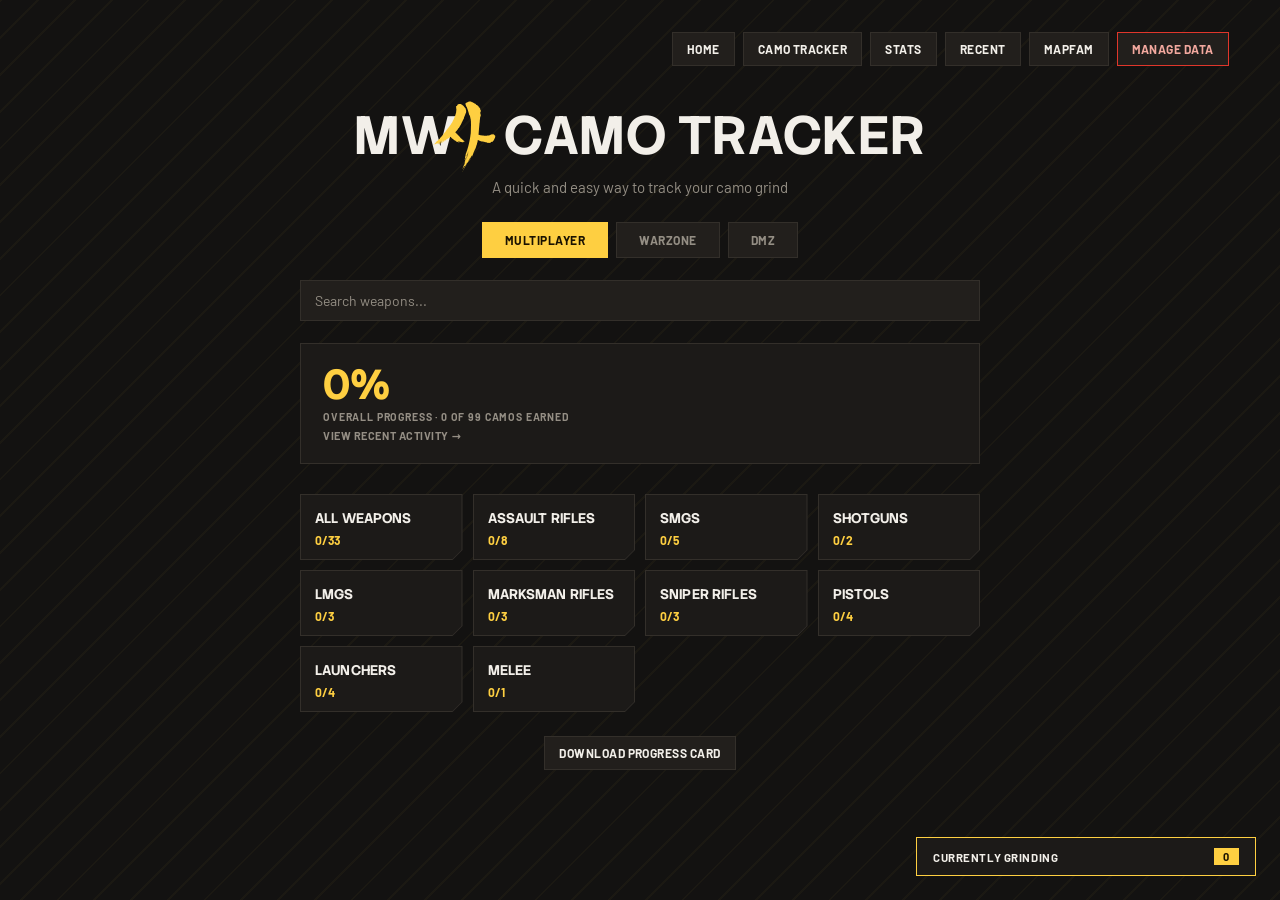
==== commit 88ccb69d: "Add files via upload" ====
--- a/index.html
+++ b/index.html
@@ -97,7 +97,6 @@
   </div>
 </div>
 <div class="hero">
-  <span class="eyebrow">Early Access</span>
   <h1>MW<img class="mw4-glyph" src="mw4-vector.svg" alt="4"> Camo Tracker</h1>
   <div class="sub">A quick and easy way to track your camo grind</div>
 
--- a/site.css
+++ b/site.css
@@ -296,7 +296,9 @@
   flex-direction:column;
   align-items:center;
 }
-.tier-swatch .sr-only{
+.tier-swatch .sr-only,
+.prestige-chip .sr-only,
+.mastery-item .sr-only{
   position:absolute;
   width:1px;height:1px;
   padding:0;margin:-1px;
@@ -1207,41 +1209,6 @@
   .blocker-class{flex-basis:auto;}
 }
 
-/* ---- Optional Military & Special tick on weapon cards ---- */
-.prep-tick{
-  display:flex;
-  align-items:center;
-  gap:7px;
-  margin-top:12px;
-  font-size:10px;
-  font-weight:700;
-  letter-spacing:.05em;
-  text-transform:uppercase;
-  color:var(--dim);
-  cursor:pointer;
-  width:max-content;
-}
-.prep-box{
-  width:14px;height:14px;
-  border:1px solid var(--line);
-  background:var(--panel-2);
-  display:inline-flex;
-  align-items:center;
-  justify-content:center;
-}
-.prep-tick:hover .prep-box{border-color:var(--gold);}
-.prep-tick.done{color:var(--paper);}
-.prep-tick.done .prep-box{background:var(--gold);border-color:var(--gold);}
-.prep-tick.done .prep-box::after{
-  content:"";
-  width:7px;height:4px;
-  border-left:2px solid var(--bg);
-  border-bottom:2px solid var(--bg);
-  transform:translateY(-1px) rotate(-45deg);
-}
-.prep-tick input:disabled ~ .prep-box{opacity:.7;}
-.prep-tick:has(input:disabled){cursor:default;}
-.prep-tick:focus-within .prep-box{outline:2px solid var(--hazard);outline-offset:1px;}
 .blockers-toggle{
   justify-self:start;
   background:none;
@@ -1256,3 +1223,31 @@
   cursor:pointer;
 }
 .blockers-toggle:hover{text-decoration:underline;text-underline-offset:3px;}
+
+/* ---- Pyroclast prestige row on weapon cards ---- */
+.prestige-row{
+  display:flex;
+  align-items:center;
+  gap:8px;
+  margin-top:12px;
+  font-size:9.5px;
+  font-weight:700;
+  letter-spacing:.06em;
+  text-transform:uppercase;
+  color:var(--dim);
+}
+.prestige-chips{display:flex;gap:4px;}
+.prestige-chip{cursor:pointer;display:flex;}
+.prestige-chip.locked{cursor:not-allowed;}
+.prestige-box{
+  width:22px;height:10px;
+  border:1px solid var(--chip);
+  background:transparent;
+}
+.prestige-chip.done .prestige-box{background:var(--chip);}
+.prestige-chip.locked .prestige-box{
+  border-color:var(--line);
+  background:repeating-linear-gradient(45deg, var(--panel-2), var(--panel-2) 3px, #17150f 3px, #17150f 6px);
+}
+.prestige-chip:focus-within .prestige-box{outline:2px solid var(--hazard);outline-offset:1px;}
+.prestige-count{margin-left:auto;color:var(--dim);}
--- a/site.css
+++ b/site.css
@@ -296,7 +296,9 @@
   flex-direction:column;
   align-items:center;
 }
-.tier-swatch .sr-only{
+.tier-swatch .sr-only,
+.prestige-chip .sr-only,
+.mastery-item .sr-only{
   position:absolute;
   width:1px;height:1px;
   padding:0;margin:-1px;
@@ -1207,41 +1209,6 @@
   .blocker-class{flex-basis:auto;}
 }
 
-/* ---- Optional Military & Special tick on weapon cards ---- */
-.prep-tick{
-  display:flex;
-  align-items:center;
-  gap:7px;
-  margin-top:12px;
-  font-size:10px;
-  font-weight:700;
-  letter-spacing:.05em;
-  text-transform:uppercase;
-  color:var(--dim);
-  cursor:pointer;
-  width:max-content;
-}
-.prep-box{
-  width:14px;height:14px;
-  border:1px solid var(--line);
-  background:var(--panel-2);
-  display:inline-flex;
-  align-items:center;
-  justify-content:center;
-}
-.prep-tick:hover .prep-box{border-color:var(--gold);}
-.prep-tick.done{color:var(--paper);}
-.prep-tick.done .prep-box{background:var(--gold);border-color:var(--gold);}
-.prep-tick.done .prep-box::after{
-  content:"";
-  width:7px;height:4px;
-  border-left:2px solid var(--bg);
-  border-bottom:2px solid var(--bg);
-  transform:translateY(-1px) rotate(-45deg);
-}
-.prep-tick input:disabled ~ .prep-box{opacity:.7;}
-.prep-tick:has(input:disabled){cursor:default;}
-.prep-tick:focus-within .prep-box{outline:2px solid var(--hazard);outline-offset:1px;}
 .blockers-toggle{
   justify-self:start;
   background:none;
@@ -1256,3 +1223,31 @@
   cursor:pointer;
 }
 .blockers-toggle:hover{text-decoration:underline;text-underline-offset:3px;}
+
+/* ---- Pyroclast prestige row on weapon cards ---- */
+.prestige-row{
+  display:flex;
+  align-items:center;
+  gap:8px;
+  margin-top:12px;
+  font-size:9.5px;
+  font-weight:700;
+  letter-spacing:.06em;
+  text-transform:uppercase;
+  color:var(--dim);
+}
+.prestige-chips{display:flex;gap:4px;}
+.prestige-chip{cursor:pointer;display:flex;}
+.prestige-chip.locked{cursor:not-allowed;}
+.prestige-box{
+  width:22px;height:10px;
+  border:1px solid var(--chip);
+  background:transparent;
+}
+.prestige-chip.done .prestige-box{background:var(--chip);}
+.prestige-chip.locked .prestige-box{
+  border-color:var(--line);
+  background:repeating-linear-gradient(45deg, var(--panel-2), var(--panel-2) 3px, #17150f 3px, #17150f 6px);
+}
+.prestige-chip:focus-within .prestige-box{outline:2px solid var(--hazard);outline-offset:1px;}
+.prestige-count{margin-left:auto;color:var(--dim);}
